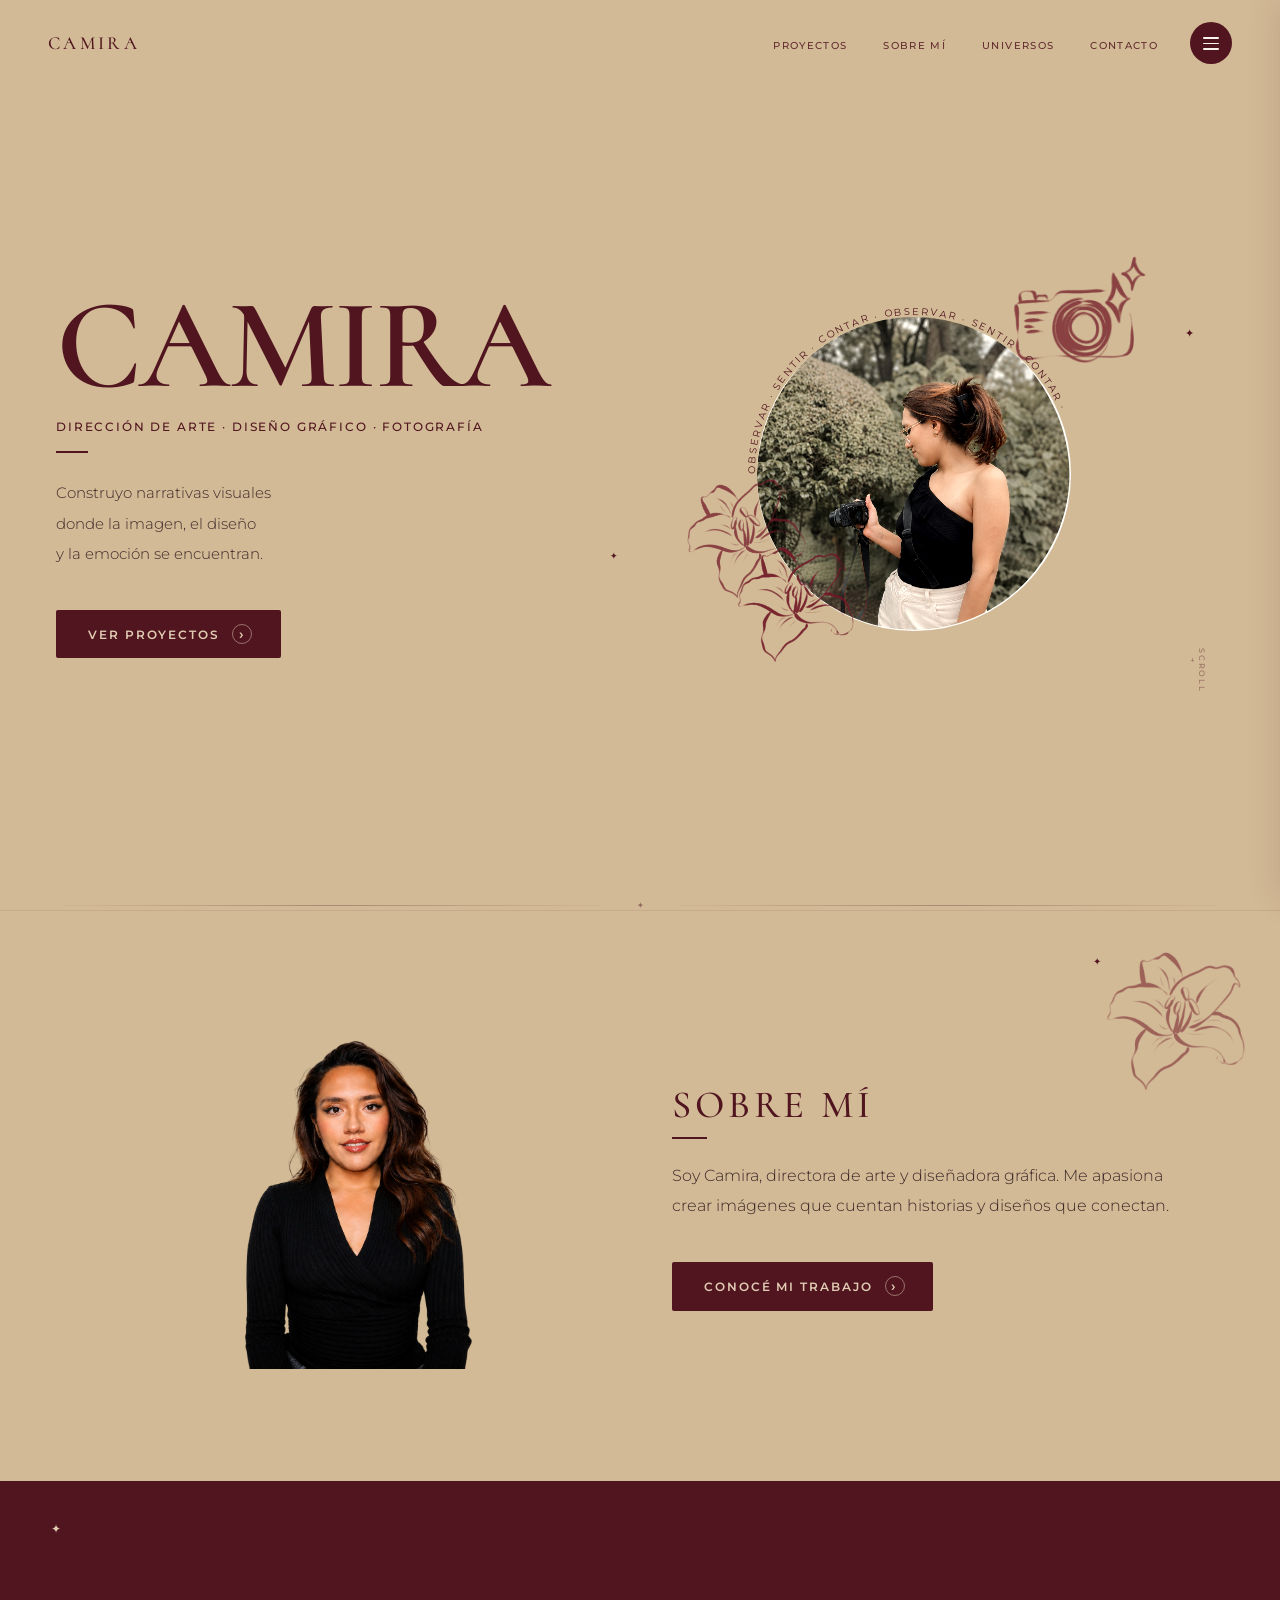
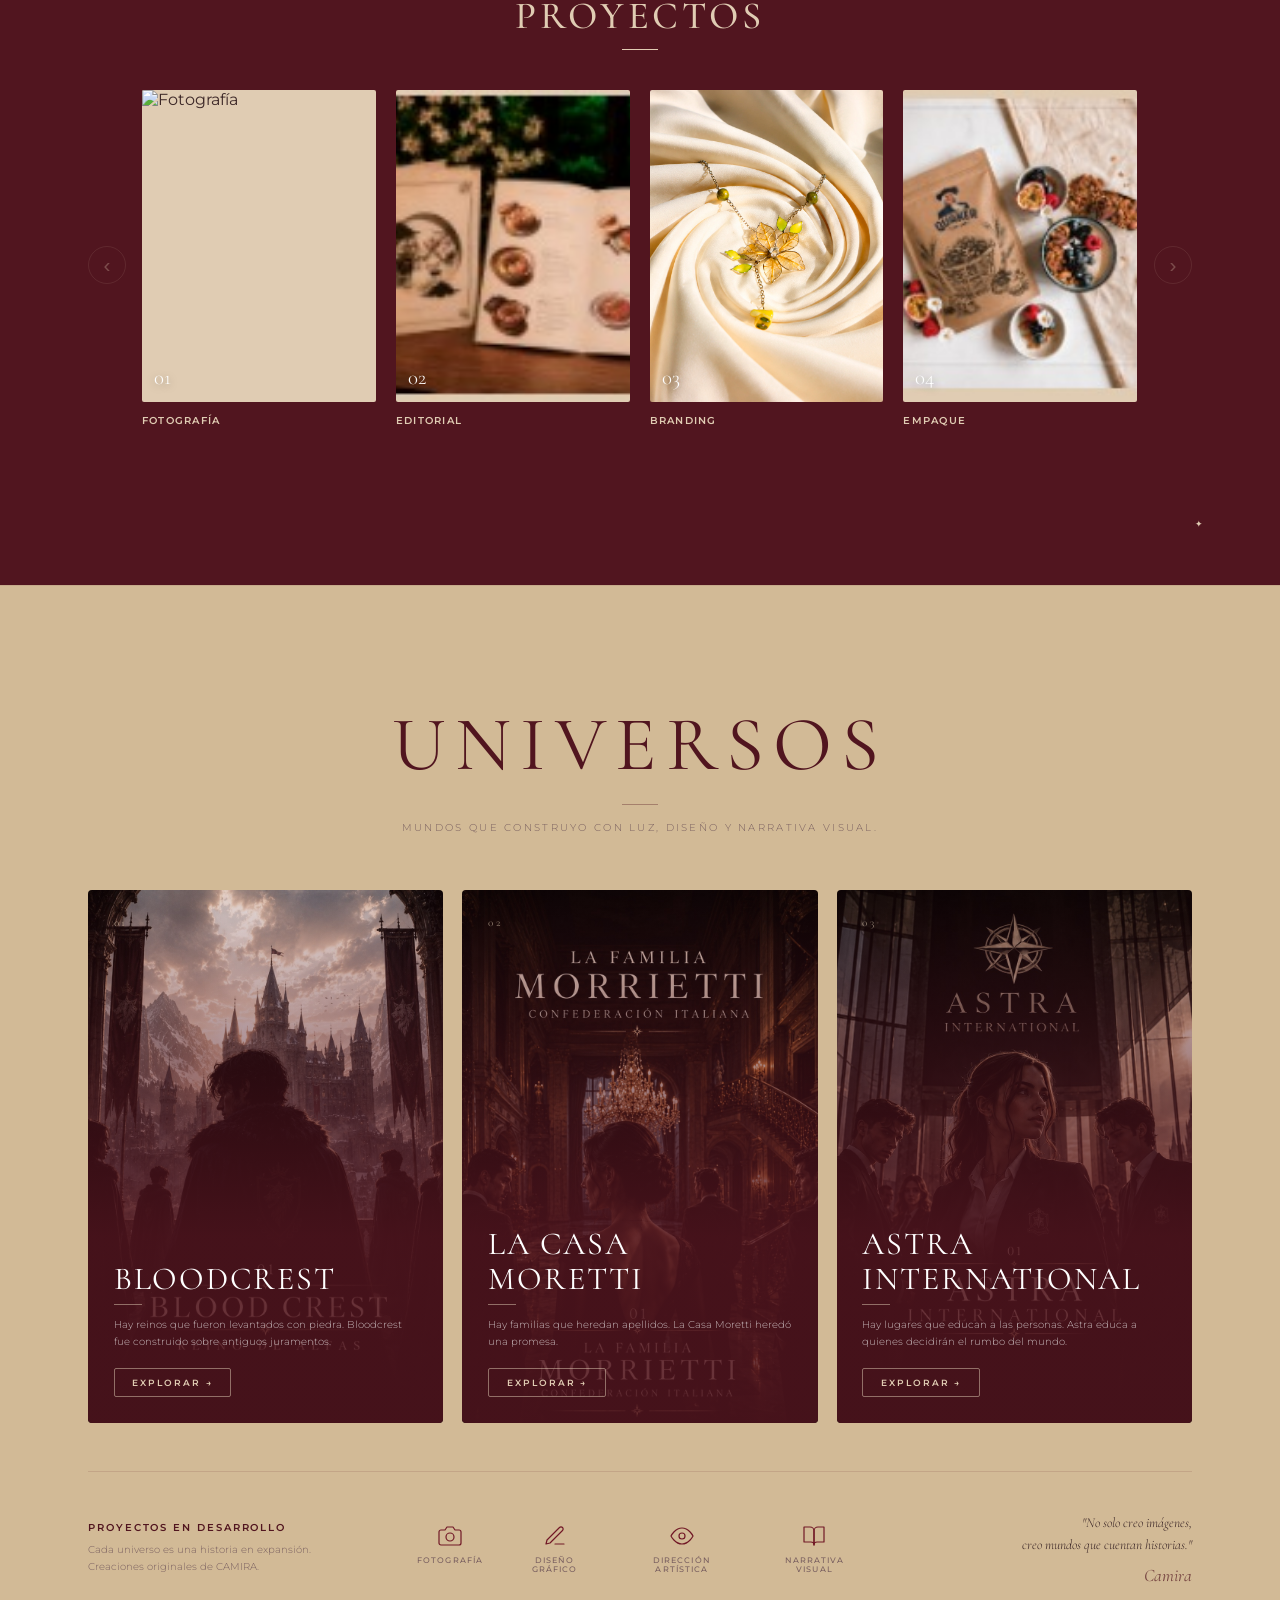
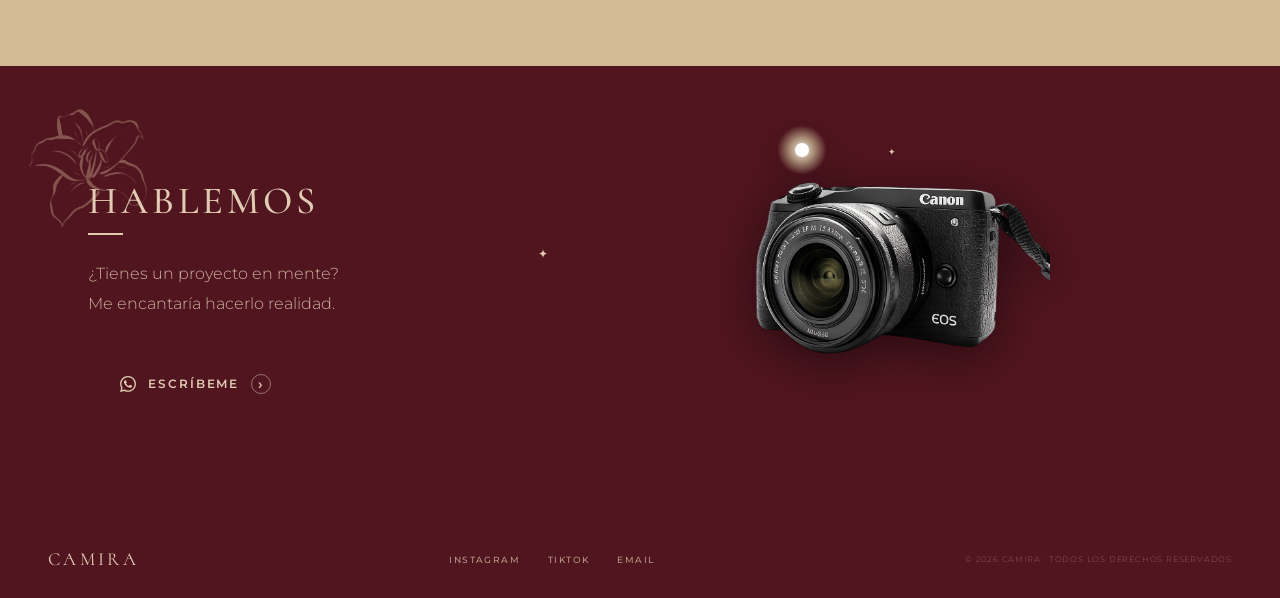
==== index.html @ a65c0346 "Universos creativos: Bloodcrest, Casa Moretti y Astra International con relato y CTA WhatsApp - Reem" ====
<!DOCTYPE html>
<html lang="es">
<head>
  <meta charset="UTF-8">
  <meta name="viewport" content="width=device-width, initial-scale=1.0">
  <title>CAMIRA — Dirección de Arte · Diseño Gráfico · Fotografía</title>
  <link rel="preconnect" href="https://fonts.googleapis.com">
  <link rel="preconnect" href="https://fonts.gstatic.com" crossorigin>
  <link href="https://fonts.googleapis.com/css2?family=Cormorant:ital,wght@0,300;0,400;0,500;0,600;1,300;1,400&family=Montserrat:wght@300;400;500;600&display=swap" rel="stylesheet">
  <link rel="stylesheet" href="style.css">
</head>
<body>

  <!-- ═══ NAV ═══ -->
  <nav class="nav" id="nav">
    <a href="#hero" class="nav__logo">CAMIRA</a>
    <ul class="nav__links">
      <li><a href="#universos">PROYECTOS</a></li>
      <li><a href="#sobre-mi">SOBRE MÍ</a></li>
      <li><a href="#proceso">UNIVERSOS</a></li>
      <li><a href="#contacto">CONTACTO</a></li>
    </ul>
    <button class="nav__burger" aria-label="Menú">
      <span></span><span></span><span></span>
    </button>
  </nav>

  <!-- ═══ MENÚ MÓVIL ═══ -->
  <div class="nav-overlay" id="navOverlay"></div>
  <div class="mobile-nav" id="mobileNav">
    <button class="mobile-nav__close" id="mobileNavClose" aria-label="Cerrar">✕</button>
    <span class="mobile-nav__logo">CAMIRA</span>
    <ul class="mobile-nav__links">
      <li><a href="#universos">PROYECTOS</a></li>
      <li><a href="#sobre-mi">SOBRE MÍ</a></li>
      <li><a href="#proceso">UNIVERSOS</a></li>
      <li><a href="#contacto">CONTACTO</a></li>
    </ul>
    <div class="mobile-nav__footer">
      <a href="https://www.instagram.com/camiradesign?utm_source=ig_web_button_share_sheet&igsh=ZDNlZDc0MzIxNw==" target="_blank" rel="noopener">INSTAGRAM</a>
      <a href="https://www.tiktok.com/@camiradesign">TIKTOK</a>
      <a href="mailto:camira.design@gmail.com">EMAIL</a>
    </div>
  </div>

  <!-- ═══ HERO ═══ -->
  <section class="hero" id="hero">
    <canvas id="ripple-canvas"></canvas>

    <div class="hero__inner">

      <!-- Left -->
      <div class="hero__left">
        <h1 class="hero__title">CAMIRA</h1>
        <p class="hero__sub">DIRECCIÓN DE ARTE · DISEÑO GRÁFICO · FOTOGRAFÍA</p>
        <div class="hero__dash"></div>
        <p class="hero__tagline">
          Construyo narrativas visuales<br>
          donde la imagen, el diseño<br>
          y la emoción se encuentran.
        </p>
        <a href="#universos" class="btn-link">VER PROYECTOS <span class="arrow-icon">›</span></a>
      </div>

      <!-- Center / Circular image -->
      <div class="hero__circle-area">

        <!-- Decorations top -->
        <img src="imagenes/decorativos/camara.png" class="deco deco--cam-top" alt="">
        <span class="sparkle sp-1">✦</span>
        <span class="sparkle sp-2">✦</span>

        <!-- Circle -->
        <div class="hero__circle-wrap">
          <div class="hero__circle-img">
            <img src="imagenes/sitio/fotoPrincipal.jpeg" alt="Camira">
          </div>
          <!-- Rotating ring text -->
          <svg class="ring-text" viewBox="0 0 360 360" aria-hidden="true">
            <defs>
              <path id="ringPath"
                d="M 180,180 m -155,0 a 155,155 0 1,1 310,0 a 155,155 0 1,1 -310,0"/>
            </defs>
            <text>
              <textPath href="#ringPath" startOffset="0%">
                OBSERVAR · SENTIR · CONTAR · OBSERVAR · SENTIR · CONTAR ·
              </textPath>
            </text>
          </svg>
          <!-- Flores dentro del círculo para posición precisa -->
          <img src="imagenes/decorativos/florRoja.png" class="deco deco--flor-left deco--flor-left-back" alt="">
          <img src="imagenes/decorativos/florRoja.png" class="deco deco--flor-left deco--flor-left-front" alt="">
        </div>

        <!-- Scroll indicator -->
        <div class="scroll-hint">SCROLL <span>↓</span></div>


      </div>
    </div>
  </section>

  <!-- Separador elegante -->
  <div class="section-divider" aria-hidden="true">
    <span class="divider-line"></span>
    <span class="divider-ornament">✦</span>
    <span class="divider-line"></span>
  </div>

  <!-- ═══ SOBRE MÍ ═══ -->
  <section class="sobre-mi" id="sobre-mi">
    <img src="imagenes/decorativos/florRoja.png" class="deco deco--flor-smr" alt="">
    <span class="sparkle sp-sm1">✦</span>

    <div class="container">
      <div class="sobre-mi__grid fade-in">
        <div class="sm-img-wrap">
          <img src="imagenes/sitio/foto2.png" alt="Camira">
        </div>
        <div class="sobre-mi__text">
          <h2 class="sec-title">SOBRE MÍ</h2>
          <div class="sec-dash"></div>
          <p>
            Soy Camira, directora de arte y diseñadora gráfica.
            Me apasiona crear imágenes que cuentan historias
            y diseños que conectan.
          </p>
          <a href="#universos" class="btn-link">CONOCÉ MI TRABAJO <span class="arrow-icon">›</span></a>
        </div>
      </div>
    </div>
  </section>

  <!-- ═══ UNIVERSOS ═══ -->
  <section class="universos" id="universos">
    <span class="sparkle sp-u1">✦</span>
    <span class="sparkle sp-u2">✦</span>

    <div class="container">
      <div class="fade-in">
        <h2 class="sec-title sec-title--center">PROYECTOS</h2>
        <div class="sec-dash sec-dash--center"></div>
      </div>

      <div class="carousel fade-in" id="carousel">
        <button class="carousel__btn carousel__btn--prev" id="prevBtn" aria-label="Anterior">‹</button>
        <div class="carousel__viewport">
          <div class="carousel__track" id="carouselTrack">

            <article class="proj-card proj-card--link" data-href="fotografia.html">
              <div class="proj-card__img">
                <img src="imagenes/editorial_lu/foto Lu.JPG" alt="Fotografía">
                <span class="proj-num">01</span>
                <a href="fotografia.html" class="proj-card__ver-mas">VER MÁS</a>
              </div>
              <h3>FOTOGRAFÍA</h3>
              <p>&nbsp;</p>
            </article>

            <article class="proj-card" data-desc="Diseño editorial que combina tipografía, imagen y concepto para crear piezas con identidad propia.">
              <div class="proj-card__img">
                <img src="imagenes/editorialPrincipal.jpeg" alt="Editorial">
                <span class="proj-num">02</span>
              </div>
              <h3>EDITORIAL</h3>
              <p>&nbsp;</p>
            </article>

            <article class="proj-card" data-desc="Identidades visuales construidas desde la esencia de cada marca, con coherencia y carácter.">
              <div class="proj-card__img">
                <img src="imagenes/publicitaria_final/final.jpg" alt="Branding">
                <span class="proj-num">03</span>
              </div>
              <h3>BRANDING</h3>
              <p>&nbsp;</p>
            </article>

            <article class="proj-card" data-desc="Packaging que protege, comunica y enamora desde el primer vistazo.">
              <div class="proj-card__img">
                <img src="imagenes/empaque.jpeg" alt="Empaque">
                <span class="proj-num">04</span>
              </div>
              <h3>EMPAQUE</h3>
              <p>&nbsp;</p>
            </article>

          </div>
        </div>
        <button class="carousel__btn carousel__btn--next" id="nextBtn" aria-label="Siguiente">›</button>
      </div>

    </div>
  </section>

  <!-- ═══ UNIVERSOS ═══ -->
  <section class="proceso" id="proceso">
    <div class="container">

      <div class="univ-header fade-in">
        <h2 class="univ-header__title">UNIVERSOS</h2>
        <div class="sec-dash univ-dash"></div>
        <p class="univ-header__sub">MUNDOS QUE CONSTRUYO CON LUZ, DISEÑO Y NARRATIVA VISUAL.</p>
      </div>

      <div class="univ-grid fade-in">

        <div class="univ-card">
          <img class="univ-card__bg" src="imagenes/astraInternacional/blood_universo3.jpeg" alt="Bloodcrest">
          <div class="univ-card__overlay"></div>
          <div class="univ-card__body">
            <span class="univ-card__num">01</span>
            <div class="univ-card__content">
              <h3 class="univ-card__title">BLOODCREST</h3>
              <div class="univ-card__dash"></div>
              <p class="univ-card__desc">Hay reinos que fueron levantados con piedra. Bloodcrest fue construido sobre antiguos juramentos.</p>
              <a href="universos.html?u=bloodcrest" class="univ-card__btn">EXPLORAR →</a>
            </div>
          </div>
        </div>

        <div class="univ-card">
          <img class="univ-card__bg" src="imagenes/astraInternacional/familiaMorrieti_universo2.jpeg" alt="La Casa Moretti">
          <div class="univ-card__overlay"></div>
          <div class="univ-card__body">
            <span class="univ-card__num">02</span>
            <div class="univ-card__content">
              <h3 class="univ-card__title">LA CASA MORETTI</h3>
              <div class="univ-card__dash"></div>
              <p class="univ-card__desc">Hay familias que heredan apellidos. La Casa Moretti heredó una promesa.</p>
              <a href="universos.html?u=casaMoretti" class="univ-card__btn">EXPLORAR →</a>
            </div>
          </div>
        </div>

        <div class="univ-card">
          <img class="univ-card__bg" src="imagenes/astraInternacional/astra_universo1.jpeg" alt="Astra International">
          <div class="univ-card__overlay"></div>
          <div class="univ-card__body">
            <span class="univ-card__num">03</span>
            <div class="univ-card__content">
              <h3 class="univ-card__title">ASTRA INTERNATIONAL</h3>
              <div class="univ-card__dash"></div>
              <p class="univ-card__desc">Hay lugares que educan a las personas. Astra educa a quienes decidirán el rumbo del mundo.</p>
              <a href="universos.html?u=astra" class="univ-card__btn">EXPLORAR →</a>
            </div>
          </div>
        </div>

      </div>

      <div class="univ-bottom fade-in">
        <div class="univ-bottom__left">
          <p class="univ-bottom__label">PROYECTOS EN DESARROLLO</p>
          <p class="univ-bottom__text">Cada universo es una historia en expansión.<br>Creaciones originales de CAMIRA.</p>
        </div>
        <div class="univ-bottom__icons">
          <div class="univ-icon">
            <svg viewBox="0 0 24 24" fill="none" stroke="currentColor" stroke-width="1.2" stroke-linecap="round" stroke-linejoin="round"><path d="M23 19a2 2 0 01-2 2H3a2 2 0 01-2-2V8a2 2 0 012-2h4l2-3h6l2 3h4a2 2 0 012 2z"/><circle cx="12" cy="13" r="4"/></svg>
            <span>FOTOGRAFÍA</span>
          </div>
          <div class="univ-icon">
            <svg viewBox="0 0 24 24" fill="none" stroke="currentColor" stroke-width="1.2" stroke-linecap="round" stroke-linejoin="round"><path d="M12 20h9M16.5 3.5a2.121 2.121 0 013 3L7 19l-4 1 1-4L16.5 3.5z"/></svg>
            <span>DISEÑO GRÁFICO</span>
          </div>
          <div class="univ-icon">
            <svg viewBox="0 0 24 24" fill="none" stroke="currentColor" stroke-width="1.2" stroke-linecap="round" stroke-linejoin="round"><path d="M1 12s4-8 11-8 11 8 11 8-4 8-11 8-11-8-11-8z"/><circle cx="12" cy="12" r="3"/></svg>
            <span>DIRECCIÓN ARTÍSTICA</span>
          </div>
          <div class="univ-icon">
            <svg viewBox="0 0 24 24" fill="none" stroke="currentColor" stroke-width="1.2" stroke-linecap="round" stroke-linejoin="round"><path d="M2 3h6a4 4 0 014 4v14a3 3 0 00-3-3H2z"/><path d="M22 3h-6a4 4 0 00-4 4v14a3 3 0 013-3h7z"/></svg>
            <span>NARRATIVA VISUAL</span>
          </div>
        </div>
        <div class="univ-bottom__quote">
          <p>"No solo creo imágenes,<br>creo mundos que cuentan historias."</p>
          <span class="univ-bottom__sig">Camira</span>
        </div>
      </div>

    </div>
  </section>

  <!-- ═══ HABLEMOS ═══ -->
  <section class="hablemos" id="contacto">
    <span class="sparkle sp-h1">✦</span>
    <span class="sparkle sp-h2">✦</span>

    <!-- Deco flor izquierda -->
    <img src="imagenes/decorativos/florCrema.png" class="deco deco--flor-hablemos" alt="">

    <!-- Cámara animada al lado DERECHO -->
    <div class="cam-hablemos" aria-hidden="true">
      <div class="cam-flash-ring"></div>
      <div class="cam-flash-dot"></div>
      <img src="imagenes/decorativos/camra-P.png" alt="Cámara Canon EOS">
    </div>

    <div class="container">
      <div class="fade-in">
        <h2 class="sec-title">HABLEMOS</h2>
        <div class="sec-dash"></div>
        <p class="hablemos__text">
          ¿Tienes un proyecto en mente?<br>
          Me encantaría hacerlo realidad.
        </p>
        <a href="https://wa.me/59168923029?text=%C2%A1Hola%20Camira!%20Vi%20tu%20portafolio%20y%20me%20encant%C3%B3%20tu%20trabajo%20%E2%9C%A8.%20Me%20gustar%C3%ADa%20hablar%20contigo%20sobre%20un%20proyecto%20en%20el%20que%20creo%20que%20podr%C3%ADamos%20colaborar.%20%C2%BFTienes%20disponibilidad%20para%20conversar%3F" target="_blank" rel="noopener" class="btn-link whatsapp-btn">
          <svg width="16" height="16" viewBox="0 0 24 24" fill="currentColor" aria-hidden="true"><path d="M17.472 14.382c-.297-.149-1.758-.867-2.03-.967-.273-.099-.471-.148-.67.15-.197.297-.767.966-.94 1.164-.173.199-.347.223-.644.075-.297-.15-1.255-.463-2.39-1.475-.883-.788-1.48-1.761-1.653-2.059-.173-.297-.018-.458.13-.606.134-.133.298-.347.446-.52.149-.174.198-.298.298-.497.099-.198.05-.371-.025-.52-.075-.149-.669-1.612-.916-2.207-.242-.579-.487-.5-.669-.51-.173-.008-.371-.01-.57-.01-.198 0-.52.074-.792.372-.272.297-1.04 1.016-1.04 2.479 0 1.462 1.065 2.875 1.213 3.074.149.198 2.096 3.2 5.077 4.487.709.306 1.262.489 1.694.625.712.227 1.36.195 1.871.118.571-.085 1.758-.719 2.006-1.413.248-.694.248-1.289.173-1.413-.074-.124-.272-.198-.57-.347m-5.421 7.403h-.004a9.87 9.87 0 01-5.031-1.378l-.361-.214-3.741.982.998-3.648-.235-.374a9.86 9.86 0 01-1.51-5.26c.001-5.45 4.436-9.884 9.888-9.884 2.64 0 5.122 1.03 6.988 2.898a9.825 9.825 0 012.893 6.994c-.003 5.45-4.437 9.884-9.885 9.884m8.413-18.297A11.815 11.815 0 0012.05 0C5.495 0 .16 5.335.157 11.892c0 2.096.547 4.142 1.588 5.945L.057 24l6.305-1.654a11.882 11.882 0 005.683 1.448h.005c6.554 0 11.89-5.335 11.893-11.893a11.821 11.821 0 00-3.48-8.413z"/></svg>
          ESCRÍBEME <span class="arrow-icon">›</span>
        </a>
      </div>
    </div>
  </section>

  <!-- ═══ FOOTER ═══ -->
  <footer class="footer">
    <div class="footer__inner">
      <span class="footer__logo">CAMIRA</span>
      <nav class="footer__links" aria-label="Redes sociales">
        <a href="https://www.instagram.com/camiradesign?utm_source=ig_web_button_share_sheet&igsh=ZDNlZDc0MzIxNw==" target="_blank" rel="noopener">INSTAGRAM</a>
        <a href="https://www.tiktok.com/@camiradesign">TIKTOK</a>
        <a href="mailto:camira.design@gmail.com">EMAIL</a>
      </nav>
      <span class="footer__copy">© 2026 CAMIRA · TODOS LOS DERECHOS RESERVADOS</span>
    </div>
  </footer>

  <!-- ═══ MODAL PROYECTOS ═══ -->
  <div class="proj-modal" id="projModal" role="dialog" aria-modal="true">
    <div class="proj-modal__content">
      <button class="proj-modal__close" id="projModalClose" aria-label="Cerrar">✕</button>
      <img class="proj-modal__img" id="projModalImg" src="" alt="">
      <div class="proj-modal__body">
        <p class="proj-modal__num" id="projModalNum"></p>
        <h3 class="proj-modal__title" id="projModalTitle"></h3>
        <p class="proj-modal__desc" id="projModalDesc"></p>
      </div>
    </div>
  </div>

  <script src="script.js"></script>
</body>
</html>
---- style.css ----
/* ═══════════════════════════════════════
   CAMIRA PORTFOLIO — STYLESHEET
   Paleta: #B5AAAA · #E0CCB3 · #51151F · #711826
   Tipografía: Cormorant · Montserrat
═══════════════════════════════════════ */

/* ── Variables ── */
:root {
  --bg:        #D2BA96;
  --bg-alt:    #C8AD8A;
  --cream:     #E0CCB3;
  --rose:      #B5AAAA;
  --wine-deep: #51151F;
  --wine:      #711826;
  --text:      #3d2828;
  --text-soft: #7a6060;
  --serif:     'Cormorant', Georgia, serif;
  --sans:      'Montserrat', sans-serif;
  --ease:      cubic-bezier(0.25, 0.46, 0.45, 0.94);
}

/* ── Reset ── */
*, *::before, *::after { box-sizing: border-box; margin: 0; padding: 0; }
html { scroll-behavior: smooth; font-size: 16px; }
body {
  font-family: var(--sans);
  background: var(--bg);
  color: var(--text);
  overflow-x: hidden;
}
img { display: block; max-width: 100%; height: auto; }
a { text-decoration: none; color: inherit; }
ul, ol { list-style: none; }

/* ══════════════════════════════════════
   NAV
══════════════════════════════════════ */
.nav {
  position: fixed;
  inset: 0 0 auto 0;
  z-index: 200;
  display: flex;
  align-items: center;
  padding: 1.4rem 3rem;
  transition: background 0.4s var(--ease), box-shadow 0.4s var(--ease);
}
.nav.scrolled {
  background: rgba(210, 186, 150, 0.95);
  backdrop-filter: blur(12px);
  box-shadow: 0 1px 0 rgba(81, 21, 31, 0.08);
}
.nav__logo {
  font-family: var(--serif);
  font-size: 1.15rem;
  font-weight: 500;
  letter-spacing: 0.18em;
  color: var(--wine-deep);
  margin-right: auto;
}
.nav__links {
  display: flex;
  gap: 2.25rem;
}
.nav__links a {
  font-size: 0.6rem;
  font-weight: 500;
  letter-spacing: 0.14em;
  color: var(--wine-deep);
  opacity: 0.85;
  transition: opacity 0.2s;
}
.nav__links a:hover { opacity: 1; }
.nav__burger {
  display: flex;
  flex-direction: column;
  justify-content: center;
  align-items: center;
  gap: 4px;
  width: 42px;
  height: 42px;
  border-radius: 50%;
  border: none;
  background: var(--wine-deep);
  cursor: pointer;
  margin-left: 2rem;
}
.nav__burger span {
  display: block;
  width: 16px;
  height: 1.5px;
  background: #f9f4ee;
  border-radius: 1px;
}

/* ══════════════════════════════════════
   HERO
══════════════════════════════════════ */
.hero {
  position: relative;
  min-height: 100vh;
  display: flex;
  align-items: center;
  background: var(--bg);
  overflow: hidden;
  cursor: crosshair;
}

/* Canvas — water ripple layer */
#ripple-canvas {
  position: absolute;
  inset: 0;
  width: 100%;
  height: 100%;
  pointer-events: none;
  z-index: 1;
}

.hero__inner {
  position: relative;
  z-index: 2;
  display: flex;
  align-items: center;
  width: 100%;
  padding: 7rem 3rem 4rem 3.5rem;
  gap: 0;
}

/* Left column */
.hero__left {
  flex: 0 0 46%;
  padding-right: 2rem;
}
.hero__title {
  font-family: var(--serif);
  font-size: clamp(4.5rem, 10vw, 9rem);
  font-weight: 600;
  color: var(--wine-deep);
  letter-spacing: -0.02em;
  line-height: 0.88;
  margin-bottom: 1.1rem;
}
.hero__sub {
  font-size: 0.72rem;
  font-weight: 500;
  letter-spacing: 0.16em;
  color: var(--wine-deep);
  margin-bottom: 1.1rem;
}
.hero__dash {
  width: 2rem;
  height: 1.5px;
  background: var(--wine-deep);
  margin-bottom: 1.6rem;
}
.hero__tagline {
  font-size: 0.95rem;
  font-weight: 300;
  line-height: 2;
  color: var(--text);
  margin-bottom: 2.5rem;
}

/* Right — circular image area */
.hero__circle-area {
  flex: 1;
  position: relative;
  display: flex;
  justify-content: center;
  align-items: center;
  min-height: 520px;
}

/* The circular image + rotating ring */
.hero__circle-wrap {
  position: relative;
  width: 370px;
  height: 370px;
  flex-shrink: 0;
}
.hero__circle-img {
  position: absolute;
  inset: 28px;
  border-radius: 50%;
  overflow: hidden;
  background: var(--bg);
}
.hero__circle-img img {
  width: 100%;
  height: 100%;
  object-fit: cover;
  filter: sepia(0.15) contrast(1.08);
}

/* SVG rotating ring text */
.ring-text {
  position: absolute;
  inset: 0;
  width: 100%;
  height: 100%;
  animation: spinRing 22s linear infinite;
  transform-origin: center center;
  overflow: visible;
}
.ring-text text {
  font-family: var(--sans);
  font-size: 9.5px;
  font-weight: 400;
  letter-spacing: 0.2em;
  fill: var(--wine-deep);
}
@keyframes spinRing {
  to { transform: rotate(360deg); }
}

/* Decorations inside hero */
.deco { position: absolute; pointer-events: none; user-select: none; }

.deco--cam-top {
  top: -2%;
  right: 6%;
  width: clamp(170px, 18vw, 260px);
  opacity: 0.75;
}
.deco--flor-left {
  width: 40%;
  opacity: 0.85;
}
.deco--flor-left-back {
  bottom: 14%;
  top: auto;
  left: -16%;
  opacity: 0.75;
  transform: rotate(-18deg);
  z-index: 0;
}
.deco--flor-left-front {
  bottom: -4%;
  top: auto;
  left: -2%;
  opacity: 0.92;
  transform: rotate(-5deg);
  z-index: 1;
}
.deco--vinyl {
  bottom: 14%;
  left: 14%;
  transform: scale(1.6);
  transform-origin: bottom left;
}

.scroll-hint {
  position: absolute;
  bottom: 8%;
  right: 4%;
  writing-mode: vertical-rl;
  font-size: 0.5rem;
  font-weight: 500;
  letter-spacing: 0.22em;
  color: var(--wine-deep);
  opacity: 0.45;
  user-select: none;
}
.scroll-hint span { writing-mode: horizontal-tb; display: block; margin-top: 6px; }

/* Sparkles */
.sparkle {
  position: absolute;
  pointer-events: none;
  color: var(--wine-deep);
  line-height: 1;
  animation: twinkle 3s ease-in-out infinite alternate;
}
@keyframes twinkle {
  from { opacity: 0.3; transform: scale(0.9); }
  to   { opacity: 0.7; transform: scale(1.1); }
}
.sp-1 { top: 22%; right: 6%; font-size: 0.7rem; animation-delay: 0.5s; }
.sp-2 { top: 65%; left: 2%; font-size: 0.55rem; animation-delay: 1.2s; }

/* ══════════════════════════════════════
   SHARED UTILITIES
══════════════════════════════════════ */
.container {
  max-width: 1200px;
  margin: 0 auto;
  padding: 0 3rem;
}
.sec-title {
  font-family: var(--serif);
  font-size: clamp(1.6rem, 3vw, 2.4rem);
  font-weight: 500;
  color: var(--wine-deep);
  letter-spacing: 0.1em;
  margin-bottom: 0.6rem;
}
.sec-title--center { text-align: center; }
.sec-dash {
  width: 2.2rem;
  height: 1.5px;
  background: var(--wine-deep);
  margin-bottom: 1.4rem;
}
.sec-dash--center {
  margin-left: auto;
  margin-right: auto;
}
.btn-link {
  display: inline-flex;
  align-items: center;
  gap: 0.75rem;
  font-size: 0.75rem;
  font-weight: 600;
  letter-spacing: 0.16em;
  color: var(--cream);
  background: var(--wine-deep);
  padding: 0.9rem 1.8rem 0.9rem 2rem;
  border-radius: 2px;
  transition: background 0.25s var(--ease), transform 0.2s;
}
.btn-link:hover {
  background: #3d0e15;
  transform: translateY(-1px);
}
.arrow-icon {
  display: flex;
  align-items: center;
  justify-content: center;
  border: 1px solid rgba(224,204,179,0.5);
  border-radius: 50%;
  width: 20px;
  height: 20px;
  font-size: 0.85rem;
  flex-shrink: 0;
}
.text-center { text-align: center; }

/* Fade-in animation via IntersectionObserver */
.fade-in {
  opacity: 0;
  transform: translateY(28px);
  transition: opacity 0.75s var(--ease), transform 0.75s var(--ease);
}
.fade-in.visible {
  opacity: 1;
  transform: translateY(0);
}

/* ══════════════════════════════════════
   SEPARADOR
══════════════════════════════════════ */
.section-divider {
  display: flex;
  align-items: center;
  gap: 1.2rem;
  padding: 0 3rem;
  background: var(--bg);
}
.divider-line {
  flex: 1;
  height: 1px;
  background: linear-gradient(to right, transparent, var(--wine-deep), transparent);
  opacity: 0.3;
}
.divider-ornament {
  font-size: 0.5rem;
  color: var(--wine-deep);
  opacity: 0.5;
  flex-shrink: 0;
}

/* ══════════════════════════════════════
   SOBRE MÍ
══════════════════════════════════════ */
.sobre-mi {
  position: relative;
  padding: 7rem 0;
  background: var(--bg);
  border-top: 1px solid rgba(81,21,31,0.09);
}
.sobre-mi__grid {
  display: grid;
  grid-template-columns: 1fr 1fr;
  gap: 4rem;
  align-items: center;
}
.sm-img-wrap {
  position: relative;
  width: 100%;
}
.sm-img-wrap img {
  width: 100%;
  height: auto;
  display: block;
}

.sobre-mi__text { padding: 1rem 0; }
.sobre-mi__text p {
  font-size: 1rem;
  font-weight: 300;
  line-height: 1.9;
  color: var(--text);
  margin-bottom: 2.5rem;
}

/* Sobre-mi decorations */
.deco--flor-smr {
  position: absolute;
  top: 3%;
  right: 1%;
  width: clamp(150px, 14vw, 220px);
  opacity: 0.55;
  pointer-events: none;
}
.sp-sm1 {
  top: 8%;
  right: 14%;
  font-size: 0.65rem;
  animation-delay: 0.8s;
}

/* ══════════════════════════════════════
   UNIVERSOS
══════════════════════════════════════ */
.universos {
  position: relative;
  padding: 7rem 0;
  background: var(--wine-deep);
  border-top: none;
}
.universos .sec-title { color: var(--cream); }
.universos .sec-dash  { background: var(--cream); }
.universos .proj-card h3 { color: var(--cream); }
.universos .proj-card p  { color: rgba(224,204,179,0.7); }
.universos .text-center .btn-link {
  background: var(--wine-deep);
}
.sp-u1 { top: 6%; left: 4%; font-size: 0.75rem; animation-delay: 0.3s; color: var(--cream); }
.sp-u2 { bottom: 8%; right: 6%; font-size: 0.55rem; animation-delay: 1.5s; color: var(--cream); }
.universos .carousel__btn {
  border-color: rgba(224,204,179,0.35);
  color: var(--cream);
}
.universos .carousel__btn:hover { background: rgba(224,204,179,0.15); }

.carousel {
  display: flex;
  align-items: center;
  gap: 1rem;
  margin: 2.5rem 0 2rem;
}
.carousel__viewport {
  flex: 1;
  overflow: hidden;
}
.carousel__track {
  display: flex;
  gap: 1.25rem;
  transition: transform 0.45s var(--ease);
  will-change: transform;
}
.proj-card {
  flex: 0 0 calc(25% - 0.95rem);
  min-width: 0;
  cursor: pointer;
  opacity: 0;
  transform: translateY(-28px);
}
@keyframes cardFall {
  from { opacity: 0; transform: translateY(-28px); }
  to   { opacity: 1; transform: translateY(0); }
}
.proj-card.card-visible {
  animation: cardFall 0.45s var(--ease) both;
}
.proj-card__img {
  position: relative;
  aspect-ratio: 3/4;
  overflow: hidden;
  border-radius: 2px;
  background: var(--cream);
  margin-bottom: 0.8rem;
}
.proj-card__img img {
  width: 100%;
  height: 100%;
  object-fit: cover;
  transition: transform 0.5s var(--ease);
}
.proj-card:hover .proj-card__img img { transform: scale(1.04); }
.proj-card__ver-mas {
  position: absolute;
  bottom: 0.75rem;
  right: 0.75rem;
  background: rgba(81, 21, 31, 0.85);
  color: #fff;
  font-family: var(--sans);
  font-size: 0.55rem;
  font-weight: 600;
  letter-spacing: 0.15em;
  padding: 0.4rem 1rem;
  border-radius: 2px;
  text-decoration: none;
  opacity: 0;
  transform: translateY(6px);
  transition: opacity 0.3s var(--ease), transform 0.3s var(--ease);
  z-index: 2;
}
.proj-card:hover .proj-card__ver-mas {
  opacity: 1;
  transform: translateY(0);
}
.proj-num {
  position: absolute;
  bottom: 0.75rem;
  left: 0.75rem;
  font-family: var(--serif);
  font-size: 1.3rem;
  font-weight: 300;
  color: white;
  text-shadow: 0 2px 8px rgba(0,0,0,0.35);
}
.proj-card h3 {
  font-size: 0.6rem;
  font-weight: 600;
  letter-spacing: 0.13em;
  color: var(--wine-deep);
  margin-bottom: 0.25rem;
}
.proj-card p {
  font-size: 0.58rem;
  font-weight: 300;
  letter-spacing: 0.1em;
  color: var(--text-soft);
}
.carousel__btn {
  flex-shrink: 0;
  width: 38px;
  height: 38px;
  border-radius: 50%;
  border: 1px solid rgba(81,21,31,0.22);
  background: transparent;
  color: var(--wine-deep);
  font-size: 1.3rem;
  display: flex;
  align-items: center;
  justify-content: center;
  cursor: pointer;
  transition: background 0.2s, border-color 0.2s;
  line-height: 1;
}
.carousel__btn:hover {
  background: var(--cream);
  border-color: var(--wine-deep);
}
.carousel__btn:disabled { opacity: 0.3; cursor: default; }

/* Modal */
.proj-modal {
  display: none;
  position: fixed;
  inset: 0;
  z-index: 500;
  background: rgba(40, 20, 20, 0.72);
  backdrop-filter: blur(5px);
  align-items: center;
  justify-content: center;
  padding: 2rem 1rem;
}
.proj-modal.open { display: flex; }
.proj-modal__content {
  background: var(--bg);
  max-width: 620px;
  width: 100%;
  border-radius: 3px;
  overflow: hidden;
  position: relative;
  animation: modalIn 0.35s var(--ease) both;
}
@keyframes modalIn {
  from { opacity: 0; transform: translateY(24px) scale(0.97); }
  to   { opacity: 1; transform: translateY(0)    scale(1);    }
}
.proj-modal__close {
  position: absolute;
  top: 0.75rem;
  right: 0.75rem;
  background: var(--wine-deep);
  border: none;
  color: var(--cream);
  width: 30px;
  height: 30px;
  border-radius: 50%;
  font-size: 0.75rem;
  cursor: pointer;
  display: flex;
  align-items: center;
  justify-content: center;
  z-index: 1;
  transition: background 0.2s;
}
.proj-modal__close:hover { background: var(--wine); }
.proj-modal__img {
  width: 100%;
  aspect-ratio: 16/9;
  object-fit: cover;
  display: block;
}
.proj-modal__body { padding: 1.5rem 2rem 2rem; }
.proj-modal__num {
  font-family: var(--serif);
  font-size: 1rem;
  color: var(--wine-deep);
  opacity: 0.45;
  margin-bottom: 0.35rem;
}
.proj-modal__title {
  font-family: var(--serif);
  font-size: 1.7rem;
  font-weight: 500;
  color: var(--wine-deep);
  letter-spacing: 0.08em;
  margin-bottom: 0.75rem;
}
.proj-modal__desc {
  font-size: 0.9rem;
  font-weight: 300;
  line-height: 1.85;
  color: var(--text);
}

/* ══════════════════════════════════════
   PROCESO CREATIVO
══════════════════════════════════════ */
.proceso {
  padding: 7rem 0 5rem;
  background: var(--bg);
  border-top: 1px solid rgba(81,21,31,0.09);
}

/* ── Universos header ── */
.univ-header {
  text-align: center;
  margin-bottom: 3.5rem;
}
.univ-header__title {
  font-family: var(--serif);
  font-size: clamp(2.8rem, 6vw, 5rem);
  font-weight: 400;
  letter-spacing: 0.12em;
  color: var(--wine-deep);
  margin-bottom: 0.8rem;
}
.univ-dash {
  background: var(--wine-deep);
  opacity: 0.35;
  margin: 0 auto 1rem;
}
.univ-header__sub {
  font-family: var(--sans);
  font-size: 0.65rem;
  font-weight: 300;
  letter-spacing: 0.22em;
  color: var(--text-soft);
}

/* ── Universos grid (3 cards) ── */
.univ-grid {
  display: grid;
  grid-template-columns: repeat(3, 1fr);
  gap: 1.2rem;
  margin-bottom: 3rem;
}
.univ-card {
  position: relative;
  aspect-ratio: 2/3;
  overflow: hidden;
  border-radius: 4px;
  cursor: pointer;
}
.univ-card__bg {
  position: absolute;
  inset: 0;
  width: 100%;
  height: 100%;
  object-fit: cover;
  transition: transform 0.6s var(--ease);
}
.univ-card:hover .univ-card__bg { transform: scale(1.06); }
.univ-card__overlay {
  position: absolute;
  inset: 0;
  background: linear-gradient(to top, rgba(81,21,31,0.85) 35%, rgba(81,21,31,0.15) 100%);
}
.univ-card__body {
  position: absolute;
  inset: 0;
  display: flex;
  flex-direction: column;
  justify-content: space-between;
  padding: 1.6rem;
}
.univ-card__num {
  font-family: var(--serif);
  font-size: 0.7rem;
  letter-spacing: 0.25em;
  color: var(--cream);
  opacity: 0.6;
}
.univ-card__content { display: flex; flex-direction: column; }
.univ-card__title {
  font-family: var(--serif);
  font-size: clamp(1.5rem, 2.5vw, 2.2rem);
  font-weight: 400;
  color: #fff;
  letter-spacing: 0.06em;
  line-height: 1.1;
  margin-bottom: 0.5rem;
}
.univ-card__dash {
  width: 28px;
  height: 1px;
  background: var(--cream);
  opacity: 0.5;
  margin-bottom: 0.7rem;
}
.univ-card__desc {
  font-family: var(--sans);
  font-size: 0.65rem;
  font-weight: 300;
  color: rgba(255,255,255,0.7);
  line-height: 1.65;
  margin-bottom: 1.1rem;
}
.univ-card__btn {
  display: inline-block;
  font-family: var(--sans);
  font-size: 0.58rem;
  font-weight: 600;
  letter-spacing: 0.22em;
  color: var(--cream);
  border: 1px solid rgba(224, 204, 179, 0.5);
  padding: 0.5rem 1.1rem;
  border-radius: 2px;
  text-decoration: none;
  width: fit-content;
  transition: background 0.3s, color 0.3s, border-color 0.3s;
}
.univ-card__btn:hover {
  background: var(--cream);
  color: var(--wine-deep);
  border-color: var(--cream);
}

/* ── Universos bottom row ── */
.univ-bottom {
  display: grid;
  grid-template-columns: 1fr 1.5fr 1fr;
  gap: 2rem;
  align-items: center;
  border-top: 1px solid rgba(81,21,31,0.12);
  padding-top: 2.5rem;
}
.univ-bottom__label {
  font-family: var(--sans);
  font-size: 0.6rem;
  font-weight: 600;
  letter-spacing: 0.2em;
  color: var(--wine-deep);
  margin-bottom: 0.5rem;
}
.univ-bottom__text {
  font-family: var(--sans);
  font-size: 0.65rem;
  font-weight: 300;
  color: var(--text-soft);
  line-height: 1.7;
}
.univ-bottom__icons {
  display: flex;
  justify-content: center;
  gap: 1.8rem;
}
.univ-icon {
  display: flex;
  flex-direction: column;
  align-items: center;
  gap: 0.5rem;
}
.univ-icon svg {
  width: 24px;
  height: 24px;
  color: var(--wine);
}
.univ-icon span {
  font-family: var(--sans);
  font-size: 0.48rem;
  font-weight: 500;
  letter-spacing: 0.14em;
  color: var(--text-soft);
  text-align: center;
}
.univ-bottom__quote {
  text-align: right;
}
.univ-bottom__quote p {
  font-family: var(--serif);
  font-size: 0.85rem;
  font-style: italic;
  font-weight: 300;
  color: var(--text);
  line-height: 1.65;
  margin-bottom: 0.5rem;
}
.univ-bottom__sig {
  font-family: var(--serif);
  font-size: 1.1rem;
  font-style: italic;
  color: var(--wine-deep);
  opacity: 0.7;
}

/* ══════════════════════════════════════
   HABLEMOS
══════════════════════════════════════ */
.hablemos {
  position: relative;
  padding: 7rem 0;
  background: var(--wine-deep);
  border-top: none;
  overflow: hidden;
}
.hablemos .container { position: relative; z-index: 2; }
.hablemos .sec-title { color: var(--cream); }
.hablemos .sec-dash  { background: var(--cream); }
.hablemos__text {
  font-size: 1rem;
  font-weight: 300;
  line-height: 1.9;
  color: rgba(224,204,179,0.85);
  margin: 1.5rem 0 2.5rem;
}
.deco--flor-hablemos {
  position: absolute;
  left: 1%;
  top: 5%;
  width: clamp(130px, 12vw, 190px);
  opacity: 0.35;
}
.deco--cam-hablemos {
  position: absolute;
  left: 3%;
  bottom: 0;
  width: clamp(120px, 11vw, 170px);
  opacity: 0.35;
}
.sp-h1 { top: 40%; left: 42%; font-size: 0.75rem; animation-delay: 0.6s; color: var(--cream); }
.sp-h2 { top: 18%; right: 30%; font-size: 0.55rem; animation-delay: 1.8s; color: var(--cream); }

/* Cámara animada en Hablemos */
.cam-hablemos {
  position: absolute;
  right: 18%;
  bottom: 8%;
  width: clamp(250px, 26vw, 360px);
  z-index: 2;
  animation: camFloat 5s ease-in-out infinite;
  filter: drop-shadow(0 10px 24px rgba(0,0,0,0.5));
}
.cam-hablemos img {
  width: 100%;
  height: auto;
  display: block;
}

/* Anillo de flash que se expande desde el lente */
.cam-flash-ring {
  position: absolute;
  top: 28%;
  left: 18%;
  width: 50px;
  height: 50px;
  border-radius: 50%;
  background: radial-gradient(circle,
    rgba(255,255,240,0.95) 0%,
    rgba(255,255,200,0.5) 35%,
    transparent 70%);
  animation: flashBurst 4s ease-out infinite;
  pointer-events: none;
  transform-origin: center;
}

/* Punto central del flash */
.cam-flash-dot {
  position: absolute;
  top: calc(28% + 18px);
  left: calc(18% + 18px);
  width: 14px;
  height: 14px;
  border-radius: 50%;
  background: white;
  animation: flashDot 4s ease-out infinite;
  pointer-events: none;
}

@keyframes camFloat {
  0%, 100% { transform: translateY(0)    rotate(-2deg); }
  50%       { transform: translateY(-14px) rotate(1deg);  }
}

@keyframes flashBurst {
  0%, 60%, 100% { opacity: 0;   transform: scale(0.3); }
  65%           { opacity: 1;   transform: scale(1);   }
  70%           { opacity: 0.7; transform: scale(2.2); }
  78%           { opacity: 0.3; transform: scale(3.5); }
  85%           { opacity: 0;   transform: scale(5);   }
}

@keyframes flashDot {
  0%, 60%, 100% { opacity: 0; transform: scale(0.5); }
  64%           { opacity: 1; transform: scale(1);   }
  72%           { opacity: 0; transform: scale(1.5); }
}

/* ══════════════════════════════════════
   FOOTER
══════════════════════════════════════ */
.footer {
  background: var(--wine-deep);
  padding: 1.75rem 3rem;
}
.footer__inner {
  display: flex;
  align-items: center;
  justify-content: space-between;
  gap: 1rem;
  flex-wrap: wrap;
}
.footer__logo {
  font-family: var(--serif);
  font-size: 1.15rem;
  font-weight: 400;
  letter-spacing: 0.18em;
  color: var(--cream);
}
.footer__links {
  display: flex;
  gap: 1.75rem;
}
.footer__links a {
  font-size: 0.55rem;
  font-weight: 500;
  letter-spacing: 0.16em;
  color: var(--cream);
  opacity: 0.7;
  transition: opacity 0.2s;
}
.footer__links a:hover { opacity: 1; }
.footer__copy {
  font-size: 0.5rem;
  font-weight: 300;
  letter-spacing: 0.1em;
  color: var(--cream);
  opacity: 0.4;
}

/* ══════════════════════════════════════
   MENÚ MÓVIL
══════════════════════════════════════ */
.nav-overlay {
  display: none;
  position: fixed;
  inset: 0;
  background: rgba(61, 40, 40, 0.45);
  z-index: 299;
  opacity: 0;
  transition: opacity 0.3s var(--ease);
}
.nav-overlay.open {
  display: block;
  opacity: 1;
}

.mobile-nav {
  position: fixed;
  top: 0;
  right: 0;
  bottom: 0;
  width: min(320px, 85vw);
  background: var(--bg);
  z-index: 300;
  display: flex;
  flex-direction: column;
  padding: 2rem 2rem 3rem;
  transform: translateX(100%);
  transition: transform 0.38s var(--ease);
  box-shadow: -4px 0 30px rgba(81,21,31,0.12);
}
.mobile-nav.open {
  transform: translateX(0);
}

.mobile-nav__close {
  align-self: flex-end;
  background: none;
  border: none;
  font-size: 1.2rem;
  color: var(--wine-deep);
  cursor: pointer;
  padding: 0.25rem;
  opacity: 0.7;
  margin-bottom: 2rem;
}
.mobile-nav__close:hover { opacity: 1; }

.mobile-nav__logo {
  font-family: var(--serif);
  font-size: 1.5rem;
  font-weight: 500;
  letter-spacing: 0.2em;
  color: var(--wine-deep);
  margin-bottom: 2.5rem;
}

.mobile-nav__links {
  display: flex;
  flex-direction: column;
  gap: 0.25rem;
  flex: 1;
}
.mobile-nav__links li a {
  display: block;
  font-family: var(--serif);
  font-size: 1.8rem;
  font-weight: 400;
  color: var(--wine-deep);
  letter-spacing: 0.06em;
  padding: 0.6rem 0;
  border-bottom: 1px solid rgba(81,21,31,0.1);
  transition: opacity 0.2s, padding-left 0.2s;
}
.mobile-nav__links li a:hover {
  opacity: 0.6;
  padding-left: 0.5rem;
}

.mobile-nav__footer {
  display: flex;
  gap: 1.5rem;
  padding-top: 2rem;
}
.mobile-nav__footer a {
  font-size: 0.55rem;
  font-weight: 500;
  letter-spacing: 0.16em;
  color: var(--wine-deep);
  opacity: 0.6;
  transition: opacity 0.2s;
}
.mobile-nav__footer a:hover { opacity: 1; }

/* ══════════════════════════════════════
   RESPONSIVE
══════════════════════════════════════ */
@media (max-width: 1024px) {
  .univ-grid { grid-template-columns: repeat(3, 1fr); }
}
/* ── Tablet ≤ 900px: mantiene 2 columnas como el diseño de referencia ── */
@media (max-width: 900px) {
  .nav__links { display: none; }
  .hero__inner { padding: 6rem 2rem 3rem; }
  .hero__left { flex: 0 0 46%; padding-right: 1.5rem; }
  .hero__circle-area { min-height: 400px; }
  .hero__circle-wrap { width: 260px; height: 260px; }
  .sobre-mi__grid { grid-template-columns: 1fr; gap: 2.5rem; }
  .sm-img-wrap { max-width: 420px; margin: 0 auto; }
  .univ-grid { grid-template-columns: repeat(2, 1fr); }
  .univ-bottom { grid-template-columns: 1fr; gap: 2rem; text-align: center; }
  .univ-bottom__quote { text-align: center; }
  .univ-bottom__icons { gap: 1.2rem; flex-wrap: wrap; justify-content: center; }
  .footer__inner { flex-direction: column; text-align: center; }
  .cam-hablemos { width: clamp(180px, 24vw, 280px); }
}

/* ── Móvil ≤ 640px: círculo primero, título abajo ── */
@media (max-width: 640px) {
  .nav { padding: 1.2rem 1.5rem; }
  .container { padding: 0 1.5rem; }
  .hero { min-height: auto; }
  .hero__inner {
    flex-direction: column;
    padding: 5rem 1rem 2.5rem;
    text-align: center;
    gap: 1.5rem;
  }
  .hero__left { flex: none; padding-right: 0; }
  .hero__dash { margin-left: auto; margin-right: auto; }
  .hero__tagline { margin-bottom: 1.6rem; }
  .hero__circle-area {
    position: relative;
    min-height: 320px;
    width: 100%;
    justify-content: center;
    align-items: center;
    padding: 1rem 0;
  }
  .hero__circle-wrap { width: 220px; height: 220px; }
  .deco--cam-top { width: 120px; top: 0%; right: 2%; }
  .scroll-hint { display: none; }
  .univ-grid { grid-template-columns: 1fr; }
  .univ-card { aspect-ratio: 3/2; }
  .footer { padding: 1.5rem; }
  .cam-hablemos { width: 160px; right: 2%; top: 2%; bottom: auto; }
  .proj-modal__body { padding: 1.25rem 1.5rem 1.75rem; }
  .carousel__track {
    gap: 0;
  }
  .proj-card {
    flex: 0 0 100%;
    min-width: 100%;
  }
  .proj-card__img {
    aspect-ratio: 3/4;
  }
  .proj-card h3 {
    font-size: 0.75rem;
    margin-bottom: 0.2rem;
  }
  .proj-card p {
    font-size: 0.65rem;
  }
  .carousel {
    gap: 0.5rem;
  }
  .carousel__btn {
    width: 32px;
    height: 32px;
  }
}

/* ── Móvil pequeño ≤ 425px ── */
@media (max-width: 425px) {
  .hero__inner {
    padding: 5.5rem 0.75rem 2rem;
    gap: 2rem;
  }
  .hero__title {
    font-size: clamp(2.8rem, 16vw, 3.8rem);
    margin-bottom: 1.6rem;
  }
  .hero__sub  { margin-bottom: 1.4rem; }
  .hero__dash { margin-bottom: 1.6rem; }
  .hero__tagline { margin-bottom: 2rem; line-height: 2; }
  .hero__circle-area { min-height: 380px; }
  .hero__circle-wrap { width: 260px; height: 260px; }
  .deco--cam-top { position: absolute; top: -2%; right: 12%; width: 150px; }
  .cam-hablemos {
    width: 140px;
    top: 1%;
    right: 2%;
    bottom: auto;
  }
  .proj-card {
    flex: 0 0 100%;
    min-width: 100%;
  }
  .proj-card__img {
    aspect-ratio: 2/3;
    margin-bottom: 0.6rem;
  }
  .proj-card h3 {
    font-size: 0.7rem;
    margin-bottom: 0.15rem;
  }
  .proj-card p {
    font-size: 0.6rem;
  }
  .carousel__btn {
    width: 30px;
    height: 30px;
    font-size: 1rem;
  }
  .carousel {
    gap: 0.5rem;
  }
}
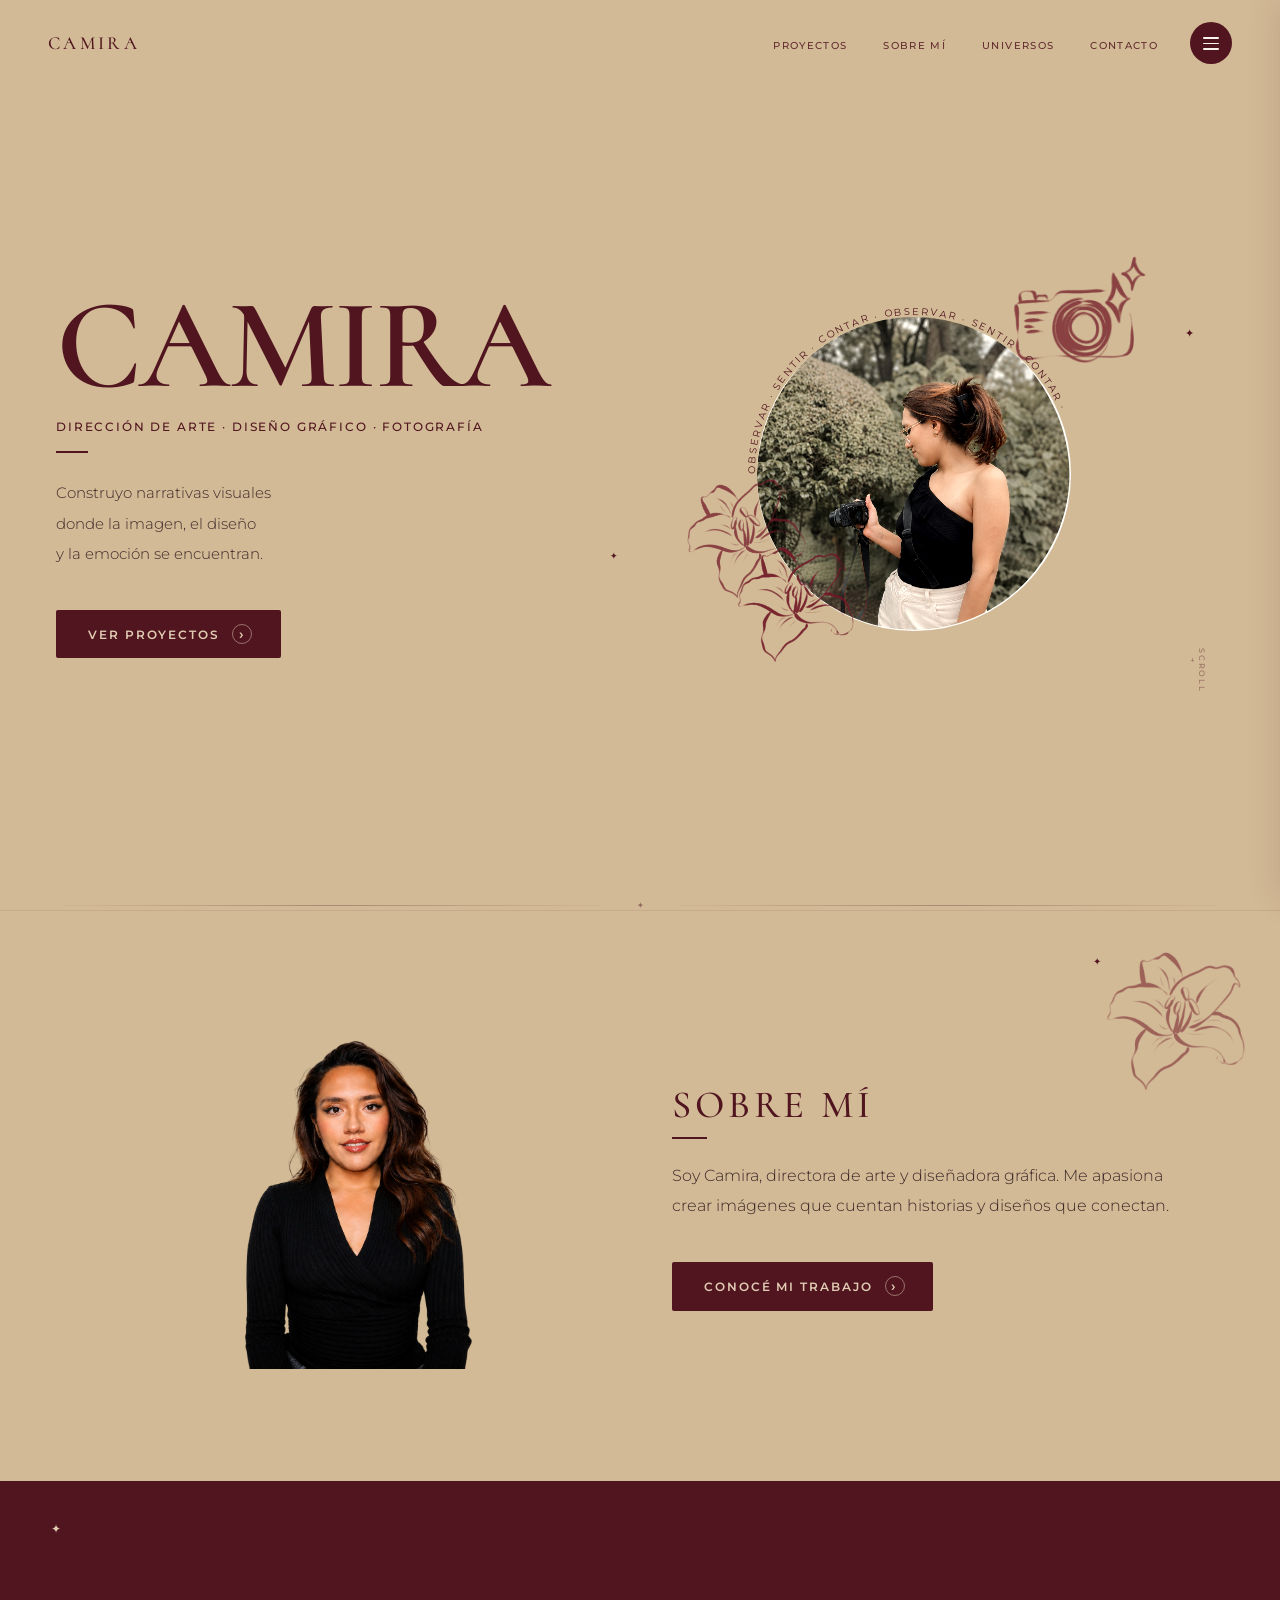
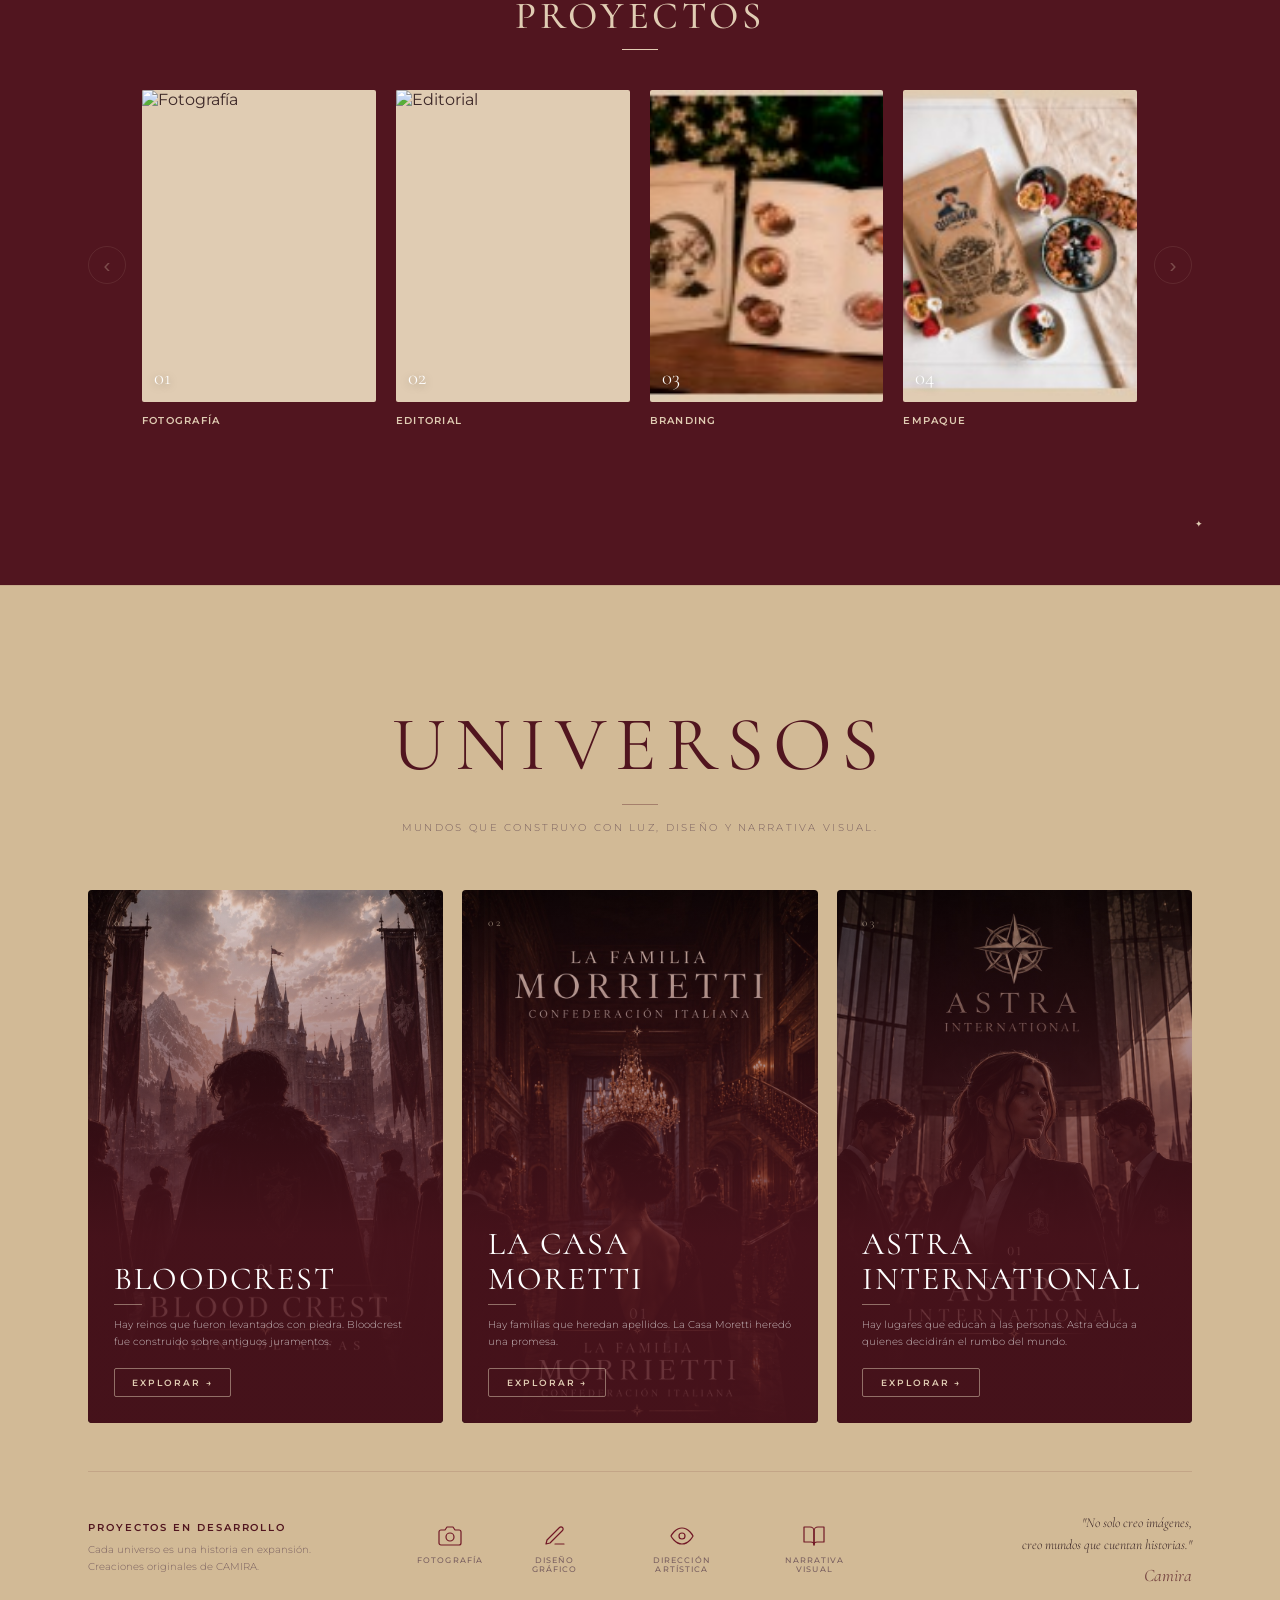
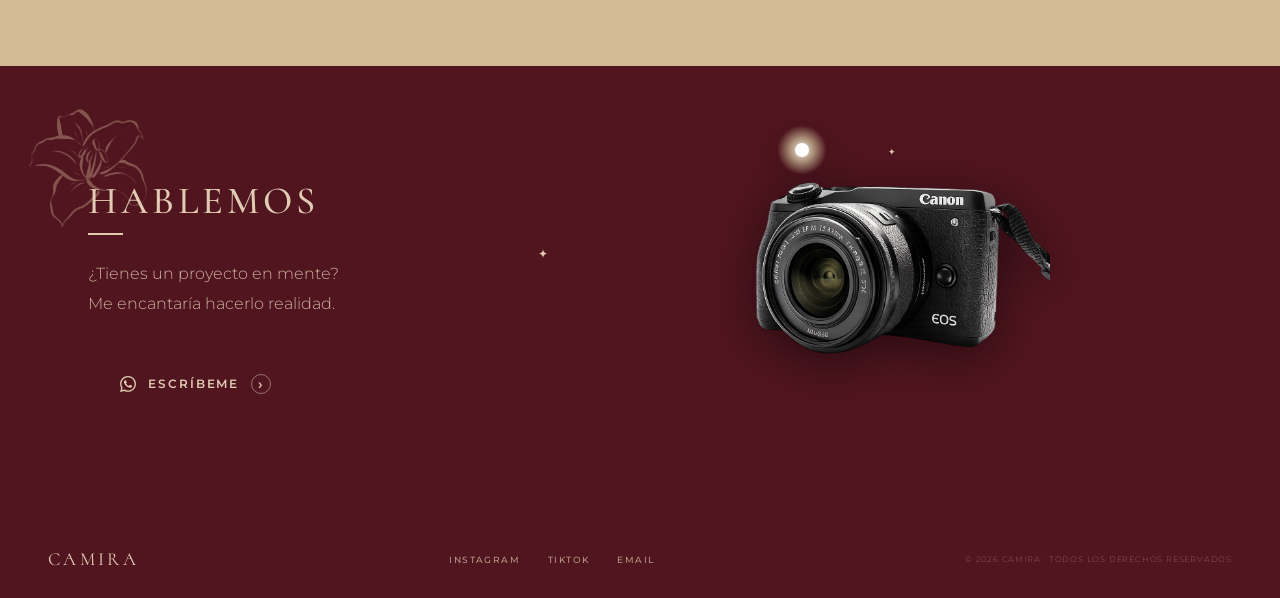
==== commit 86220201: "Intercambia fotos en carrusel: Editorial vuelve a isis_camacho4, Branding usa editorialPrincipal Co-" ====
--- a/index.html
+++ b/index.html
@@ -159,7 +159,7 @@
 
             <article class="proj-card" data-desc="Diseño editorial que combina tipografía, imagen y concepto para crear piezas con identidad propia.">
               <div class="proj-card__img">
-                <img src="imagenes/editorialPrincipal.jpeg" alt="Editorial">
+                <img src="imagenes/editorial_Isis_camacho/editorial_isis_camacho4.jpg" alt="Editorial">
                 <span class="proj-num">02</span>
               </div>
               <h3>EDITORIAL</h3>
@@ -168,7 +168,7 @@
 
             <article class="proj-card" data-desc="Identidades visuales construidas desde la esencia de cada marca, con coherencia y carácter.">
               <div class="proj-card__img">
-                <img src="imagenes/publicitaria_final/final.jpg" alt="Branding">
+                <img src="imagenes/editorialPrincipal.jpeg" alt="Branding">
                 <span class="proj-num">03</span>
               </div>
               <h3>BRANDING</h3>
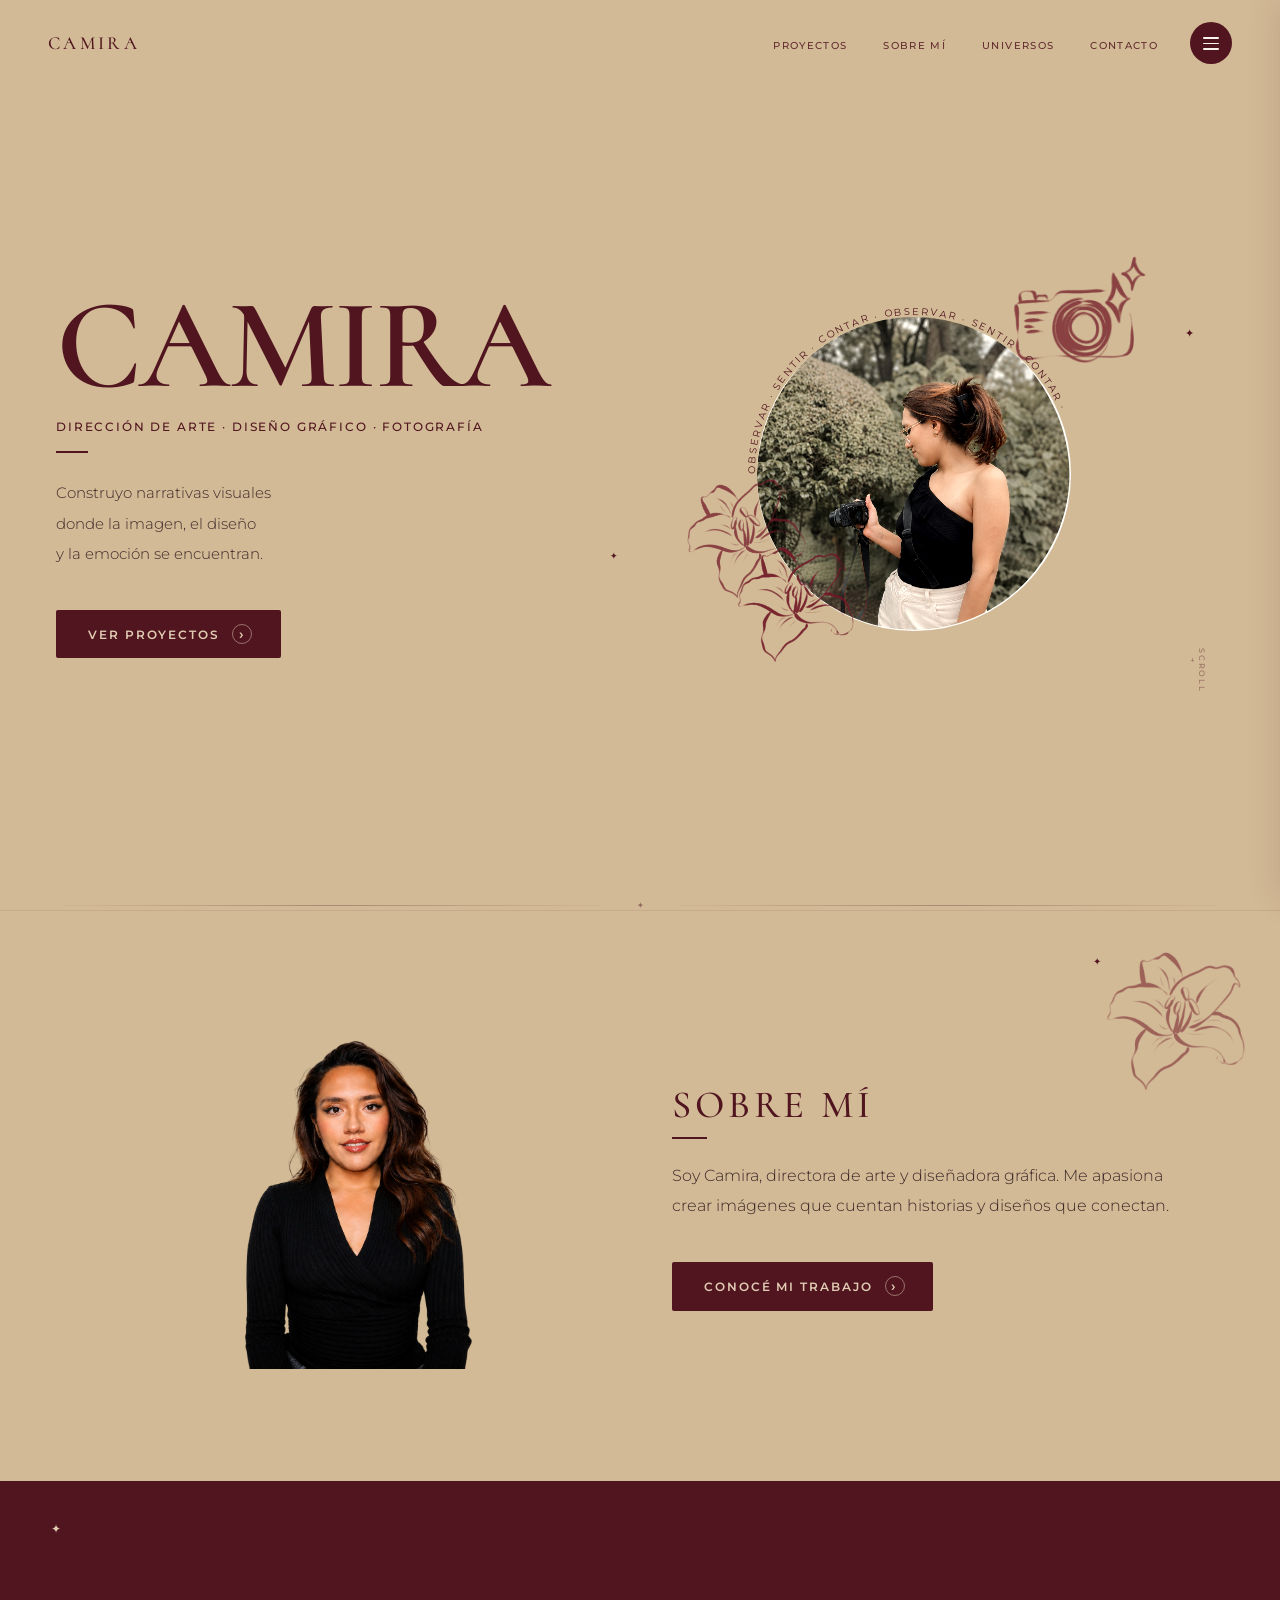
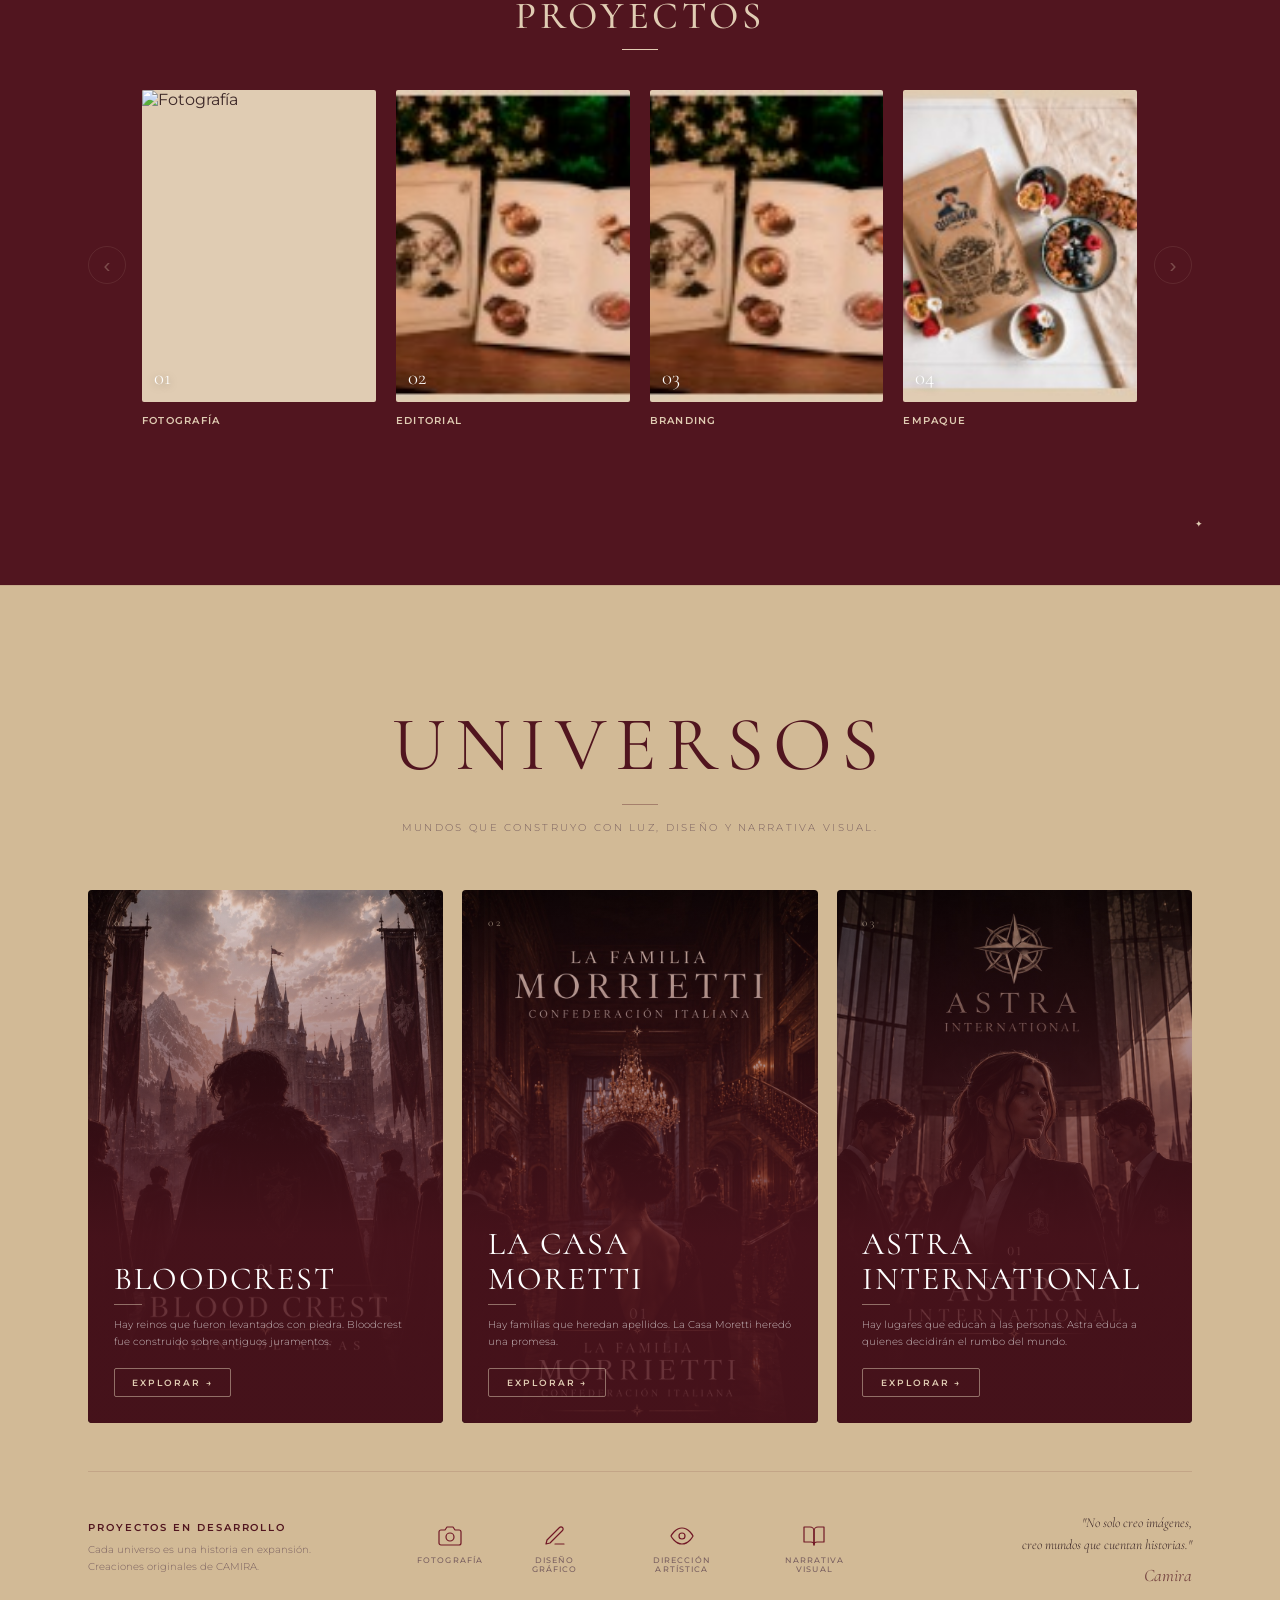
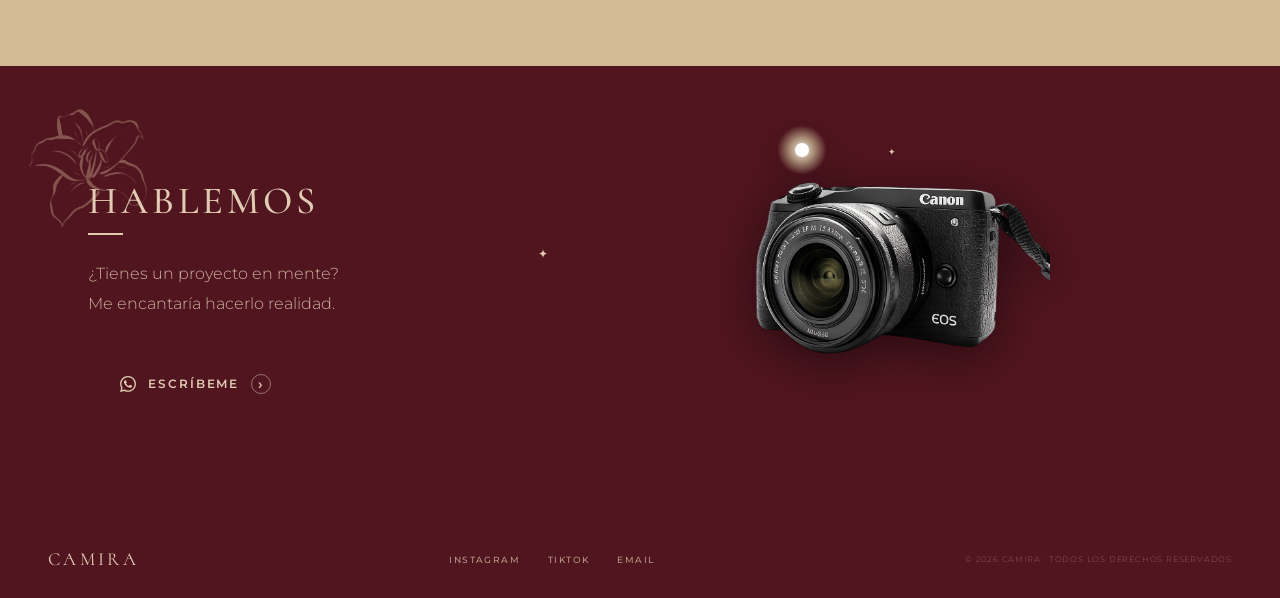
==== commit 41636da3: "Cambia foto de Editorial en carrusel a editorialPrincipal.jpeg Co-Authored-By: Claude Sonnet 4.6 <no" ====
--- a/index.html
+++ b/index.html
@@ -159,7 +159,7 @@
 
             <article class="proj-card" data-desc="Diseño editorial que combina tipografía, imagen y concepto para crear piezas con identidad propia.">
               <div class="proj-card__img">
-                <img src="imagenes/editorial_Isis_camacho/editorial_isis_camacho4.jpg" alt="Editorial">
+                <img src="imagenes/editorialPrincipal.jpeg" alt="Editorial">
                 <span class="proj-num">02</span>
               </div>
               <h3>EDITORIAL</h3>
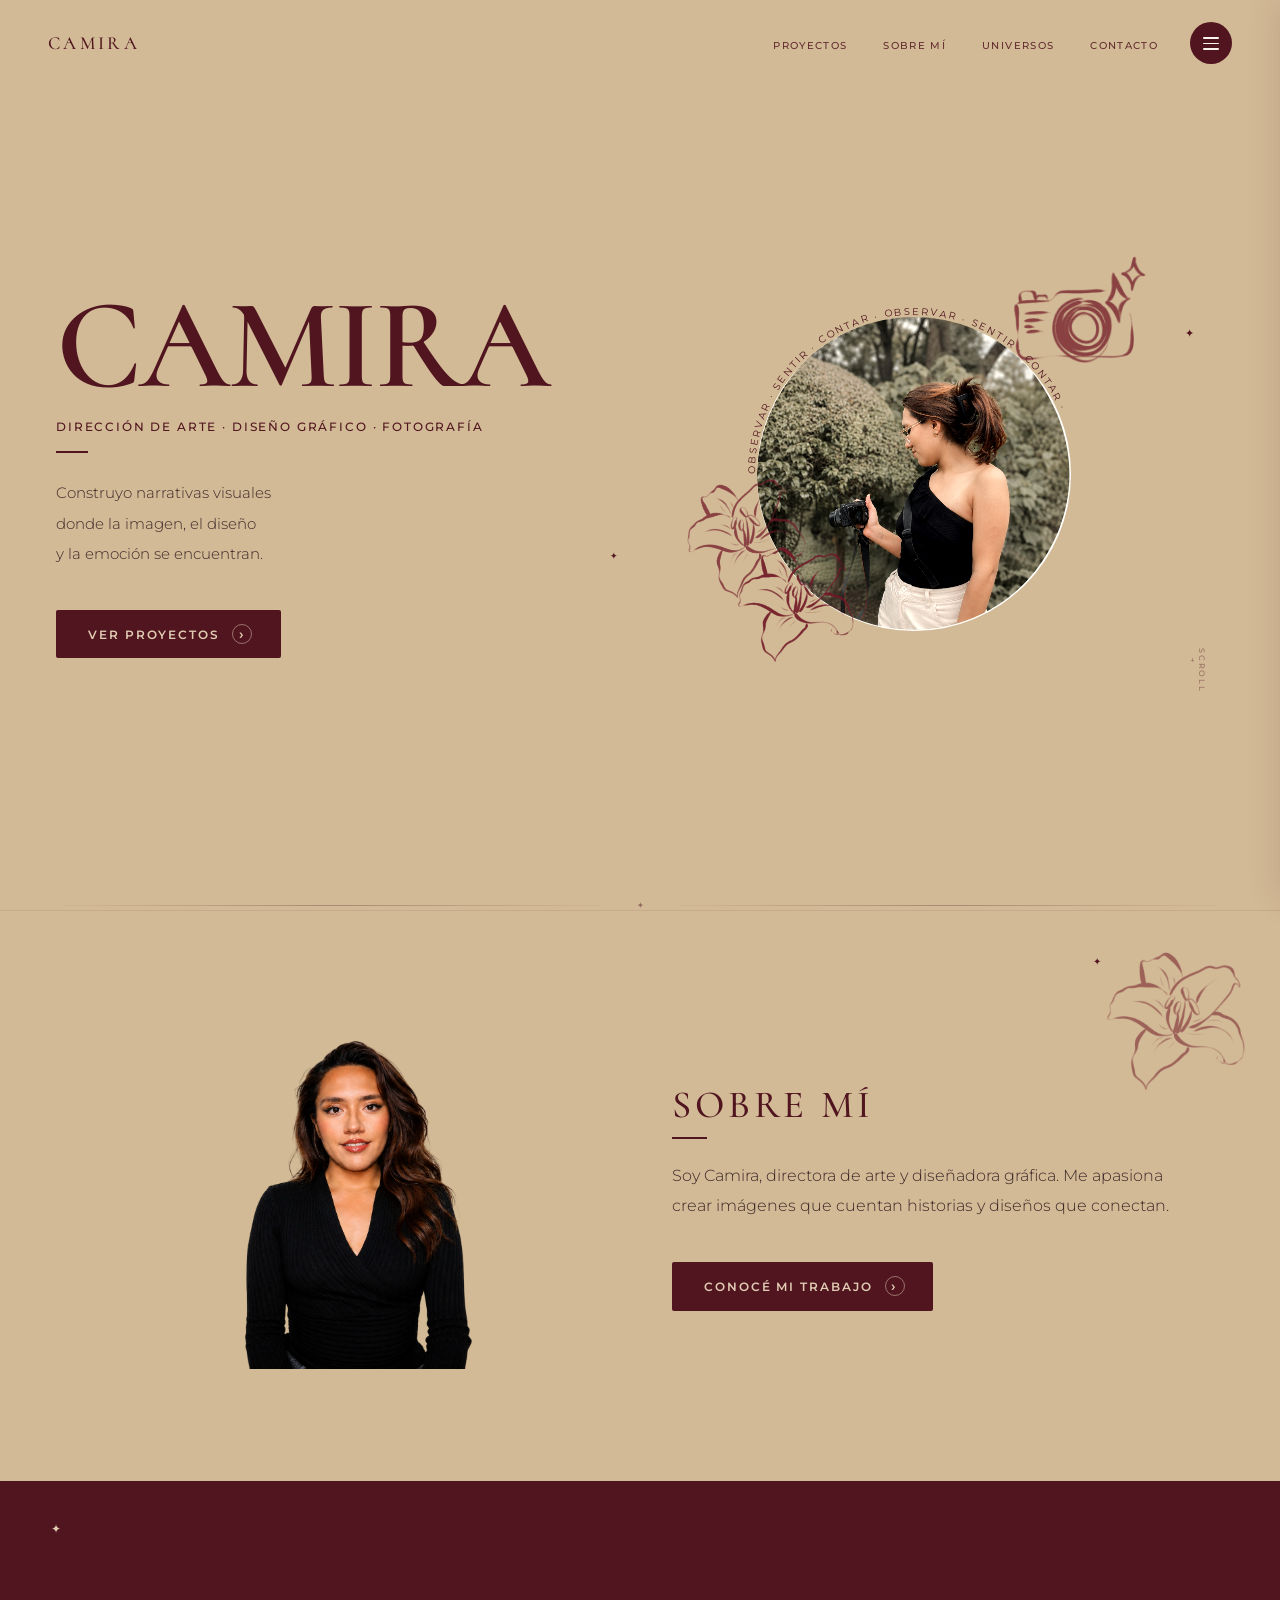
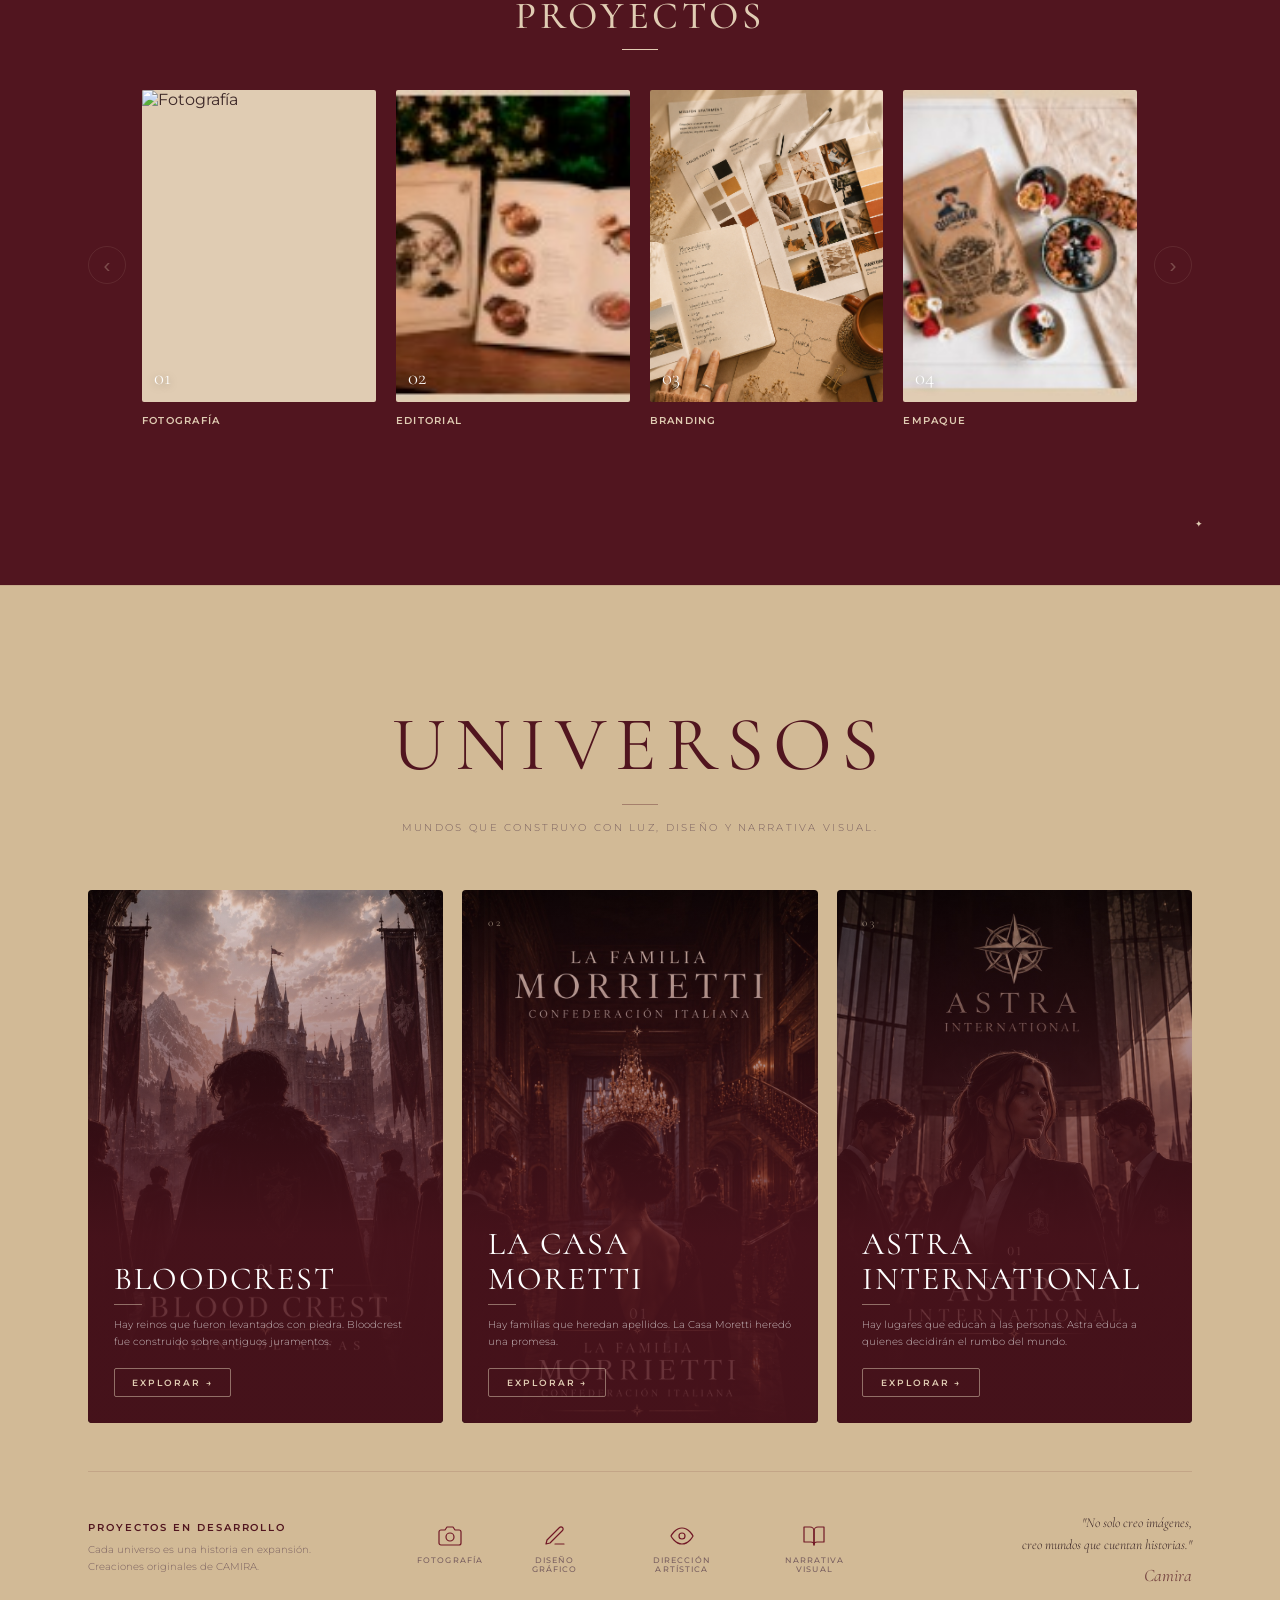
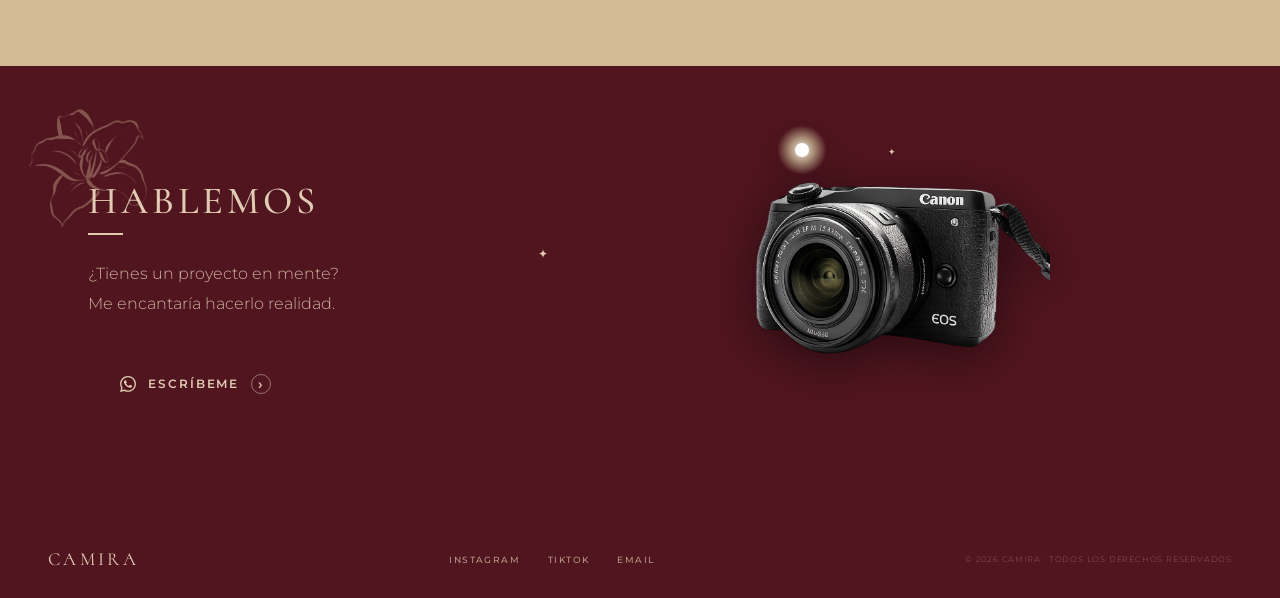
==== commit c4925f49: "Cambia foto de Branding en carrusel a brandingPrincipal.png Co-Authored-By: Claude Sonnet 4.6 <norep" ====
--- a/index.html
+++ b/index.html
@@ -168,7 +168,7 @@
 
             <article class="proj-card" data-desc="Identidades visuales construidas desde la esencia de cada marca, con coherencia y carácter.">
               <div class="proj-card__img">
-                <img src="imagenes/editorialPrincipal.jpeg" alt="Branding">
+                <img src="imagenes/brandingPrincipal.png" alt="Branding">
                 <span class="proj-num">03</span>
               </div>
               <h3>BRANDING</h3>
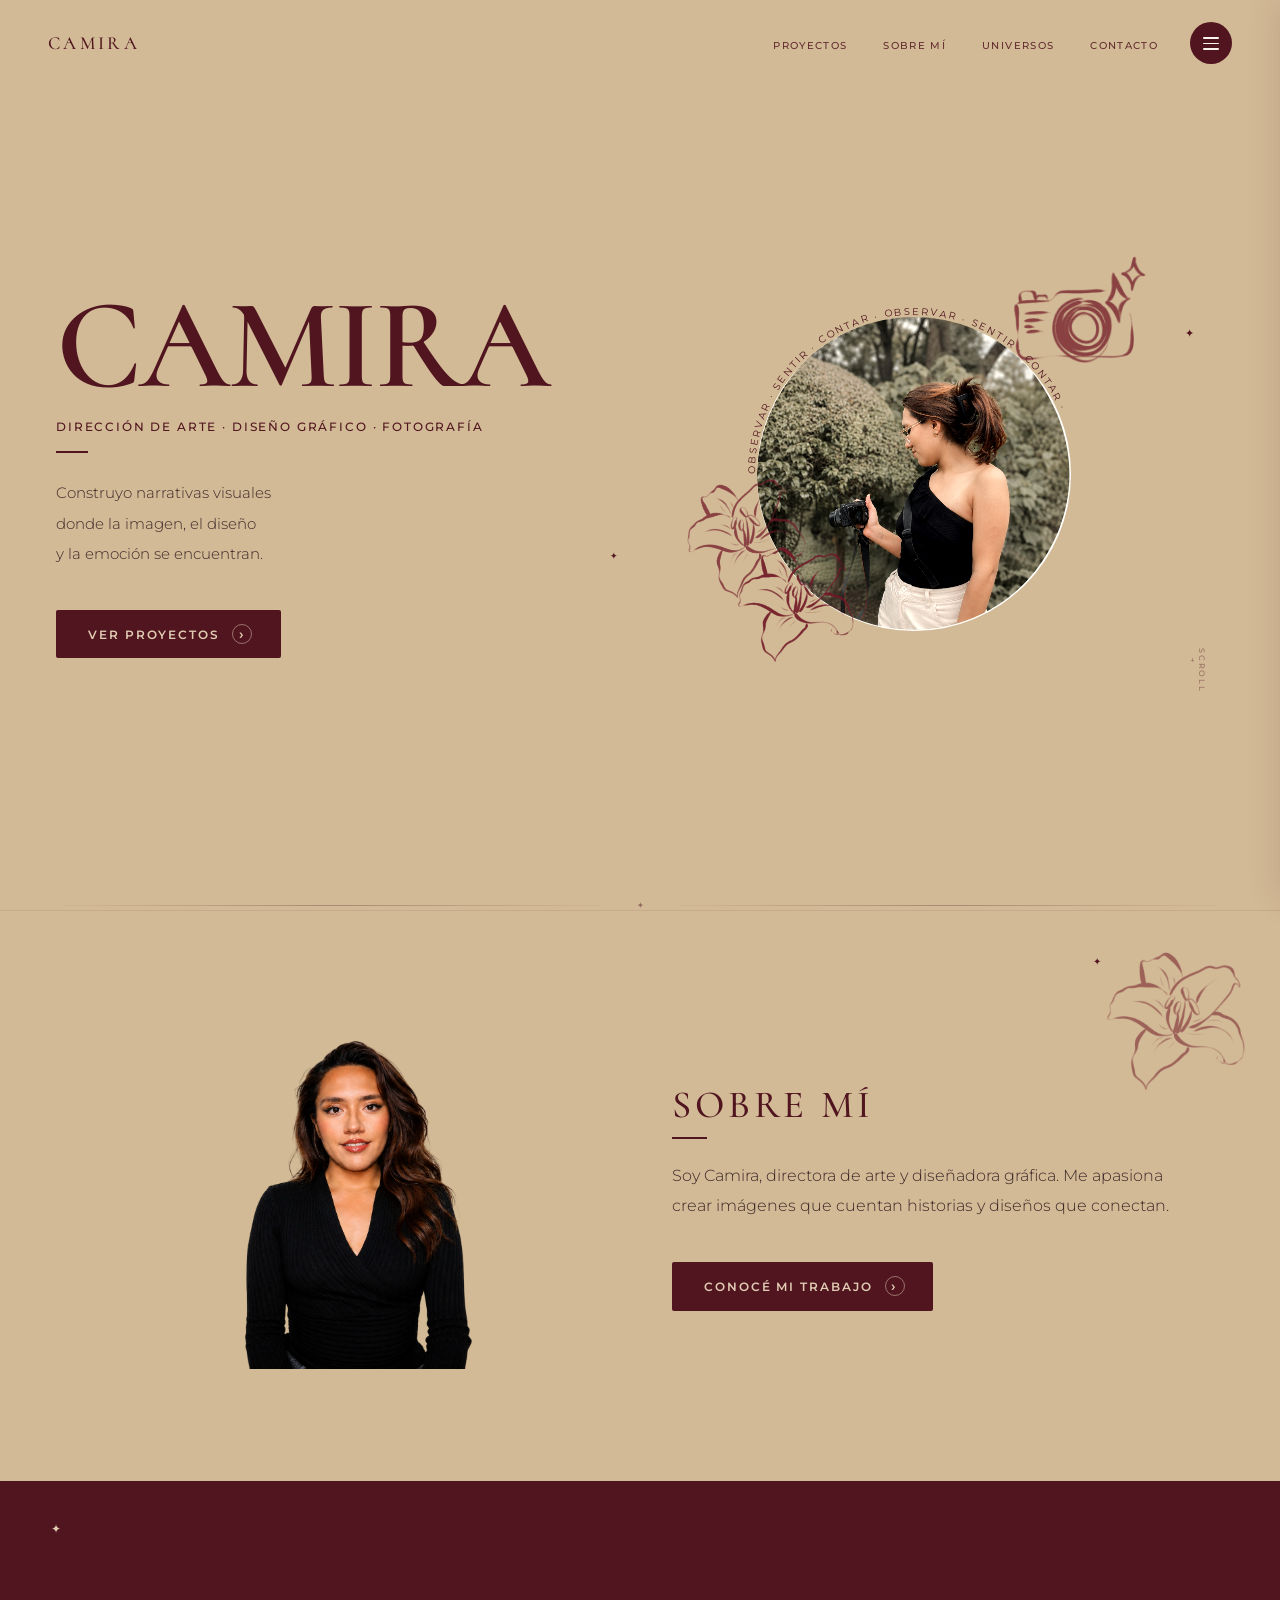
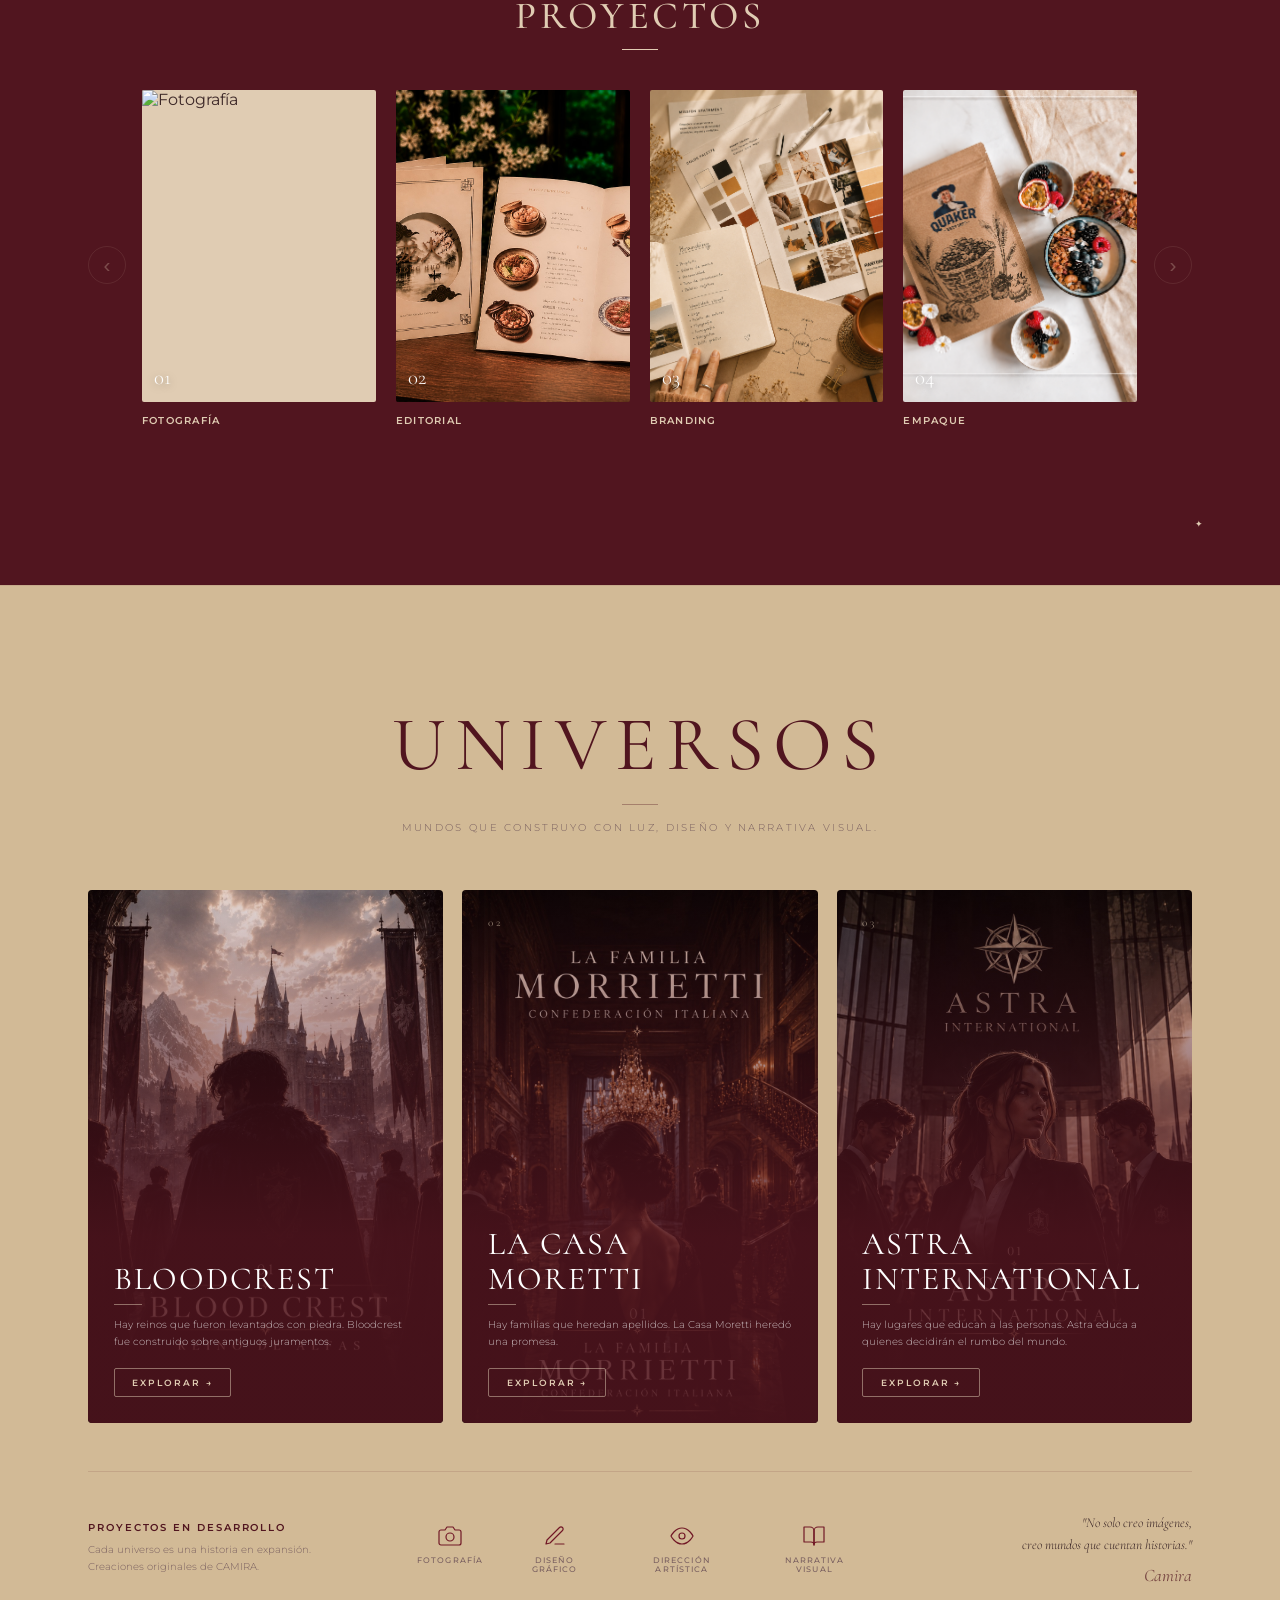
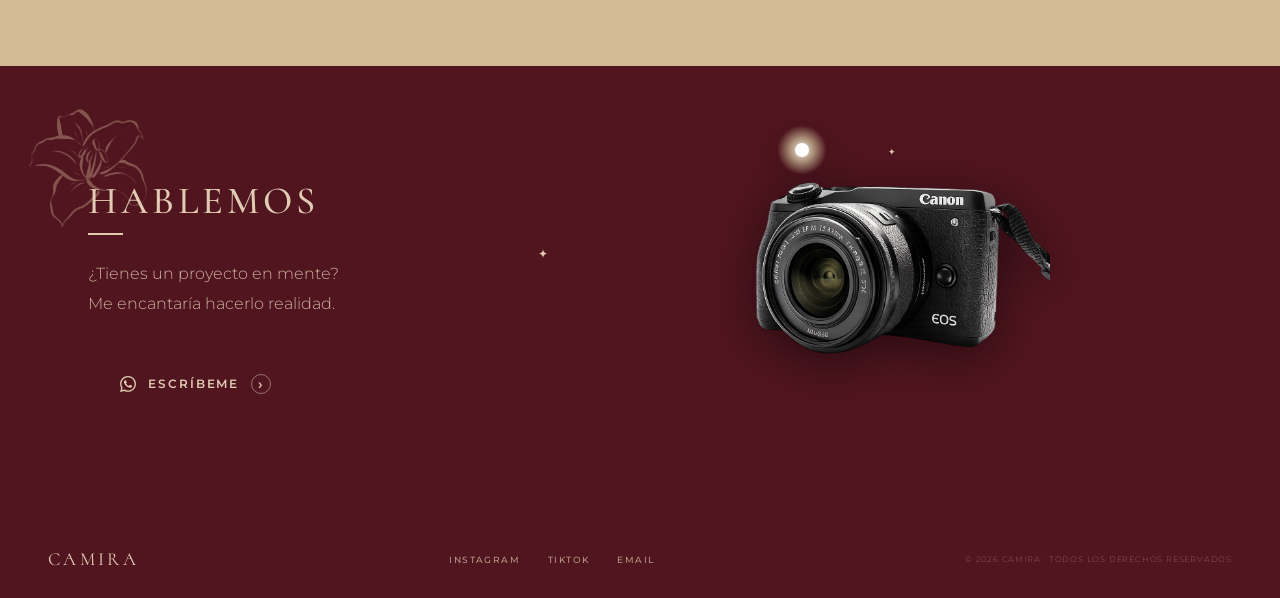
==== commit 5fbfa2b1: "Cambia portada de Empaque en carrusel a foto 1 de GranoQuaker_Packing Co-Authored-By: Claude Sonnet " ====
--- a/index.html
+++ b/index.html
@@ -157,28 +157,31 @@
               <p>&nbsp;</p>
             </article>
 
-            <article class="proj-card" data-desc="Diseño editorial que combina tipografía, imagen y concepto para crear piezas con identidad propia.">
+            <article class="proj-card proj-card--link" data-href="editorial.html">
               <div class="proj-card__img">
                 <img src="imagenes/editorialPrincipal.jpeg" alt="Editorial">
                 <span class="proj-num">02</span>
+                <a href="editorial.html" class="proj-card__ver-mas">VER MÁS</a>
               </div>
               <h3>EDITORIAL</h3>
               <p>&nbsp;</p>
             </article>
 
-            <article class="proj-card" data-desc="Identidades visuales construidas desde la esencia de cada marca, con coherencia y carácter.">
+            <article class="proj-card proj-card--link" data-href="branding.html">
               <div class="proj-card__img">
-                <img src="imagenes/brandingPrincipal.png" alt="Branding">
+                <img src="imagenes/branding/brandingPrincipal.png" alt="Branding">
                 <span class="proj-num">03</span>
+                <a href="branding.html" class="proj-card__ver-mas">VER MÁS</a>
               </div>
               <h3>BRANDING</h3>
               <p>&nbsp;</p>
             </article>
 
-            <article class="proj-card" data-desc="Packaging que protege, comunica y enamora desde el primer vistazo.">
+            <article class="proj-card proj-card--link" data-href="packing.html">
               <div class="proj-card__img">
-                <img src="imagenes/empaque.jpeg" alt="Empaque">
+                <img src="imagenes/GranoQuaker_Packing/1.png" alt="Empaque">
                 <span class="proj-num">04</span>
+                <a href="packing.html" class="proj-card__ver-mas">VER MÁS</a>
               </div>
               <h3>EMPAQUE</h3>
               <p>&nbsp;</p>
